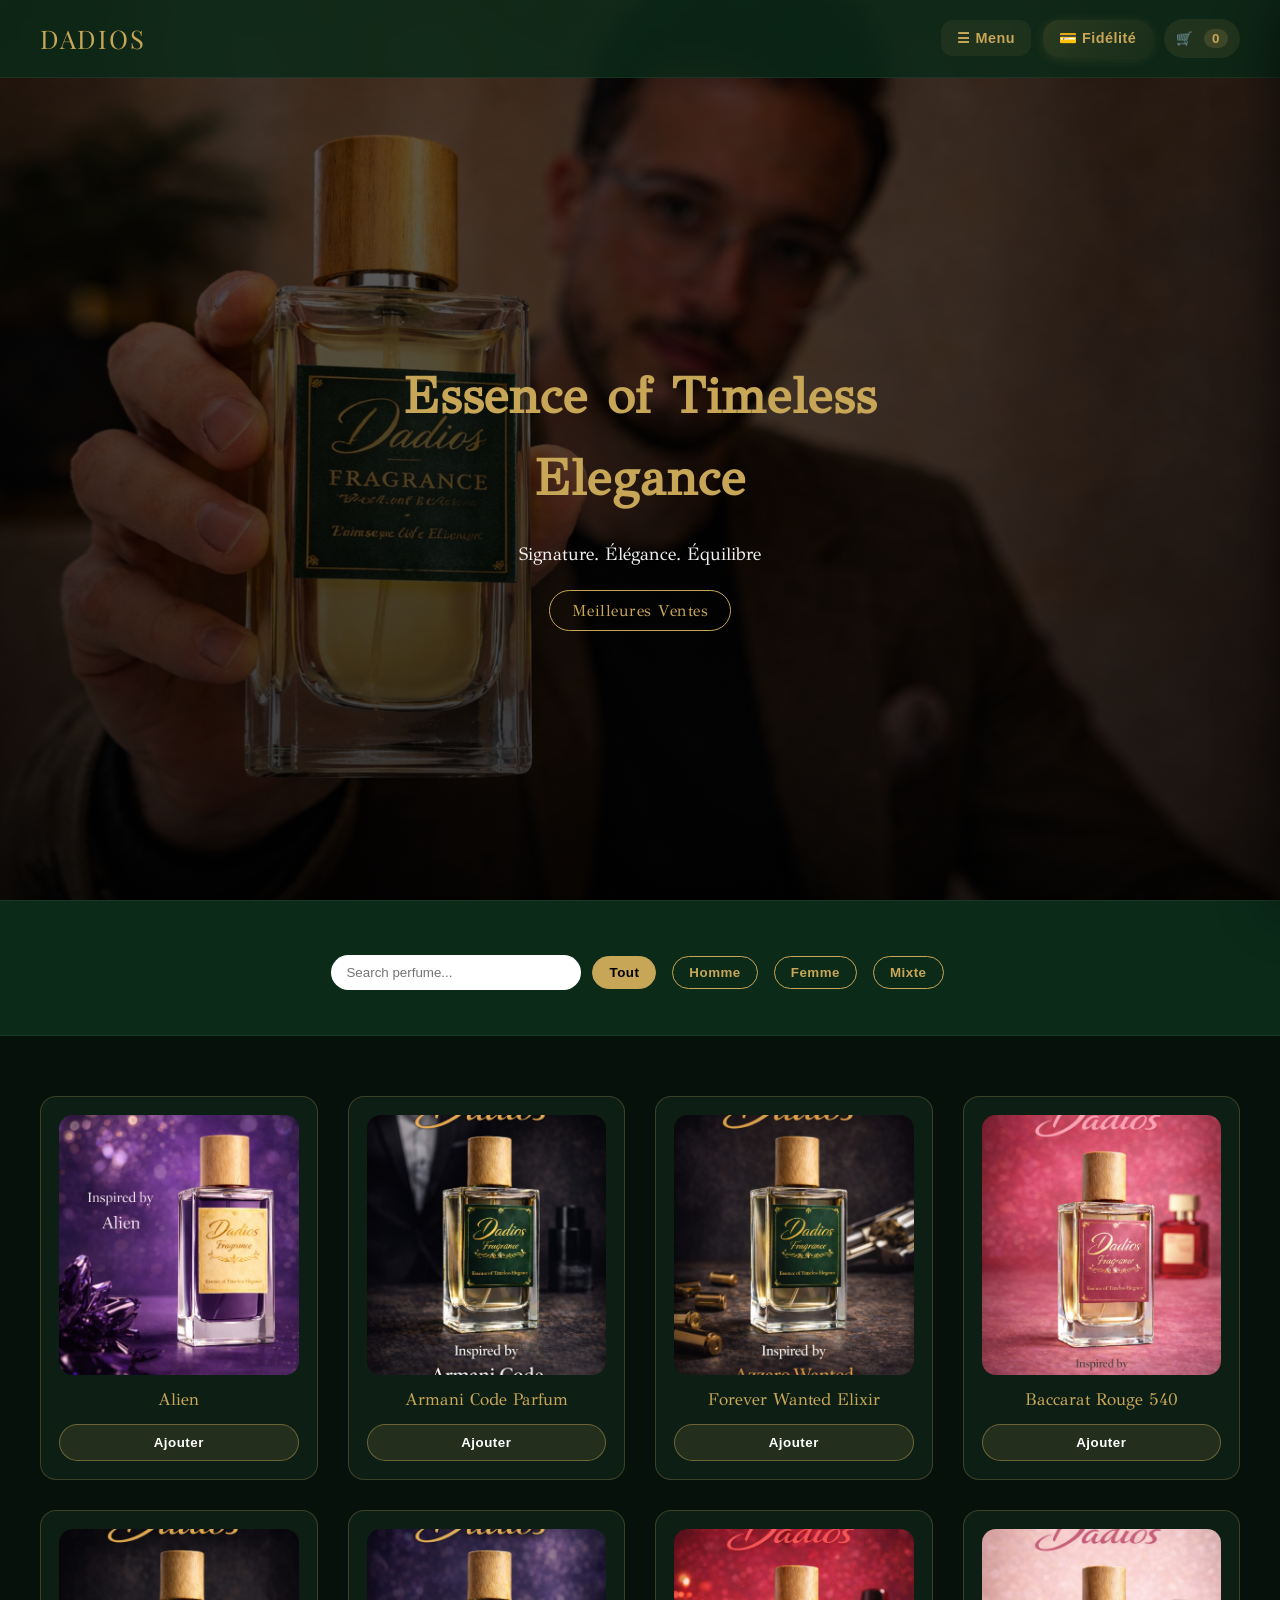
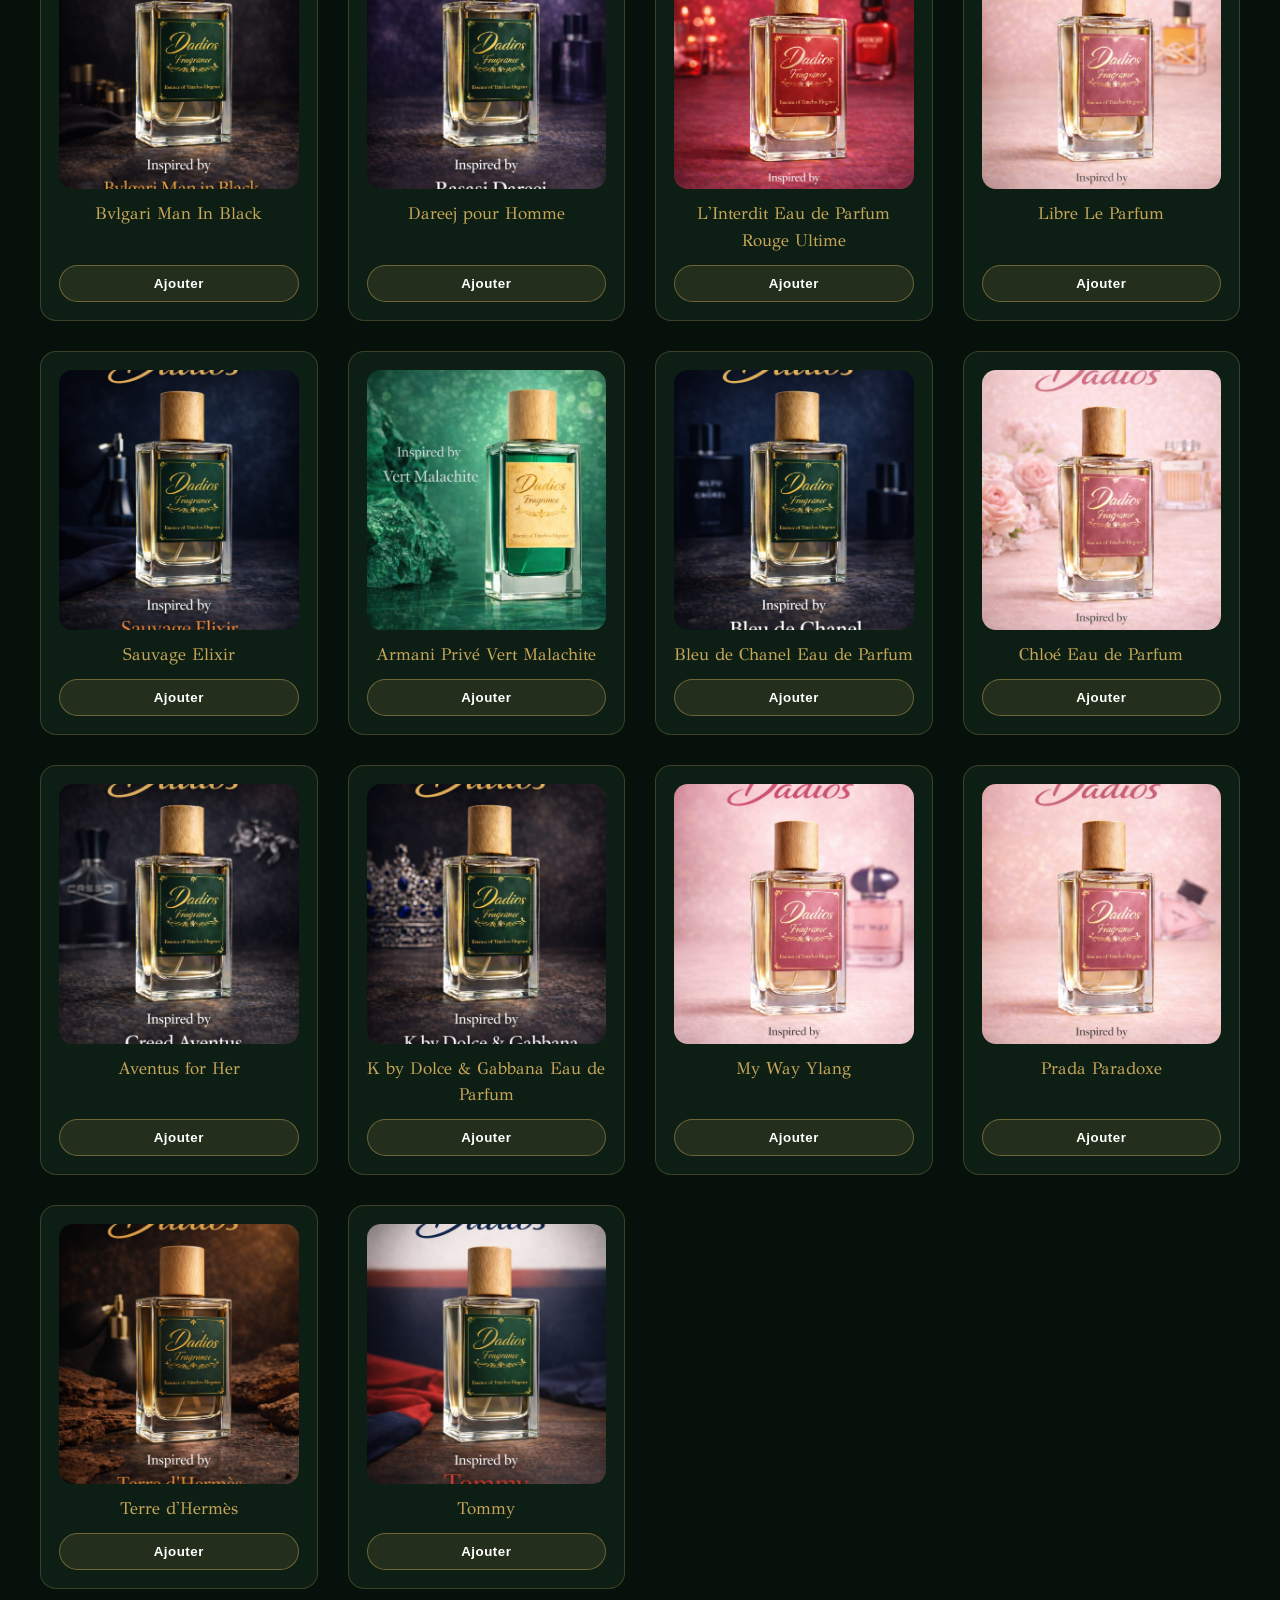
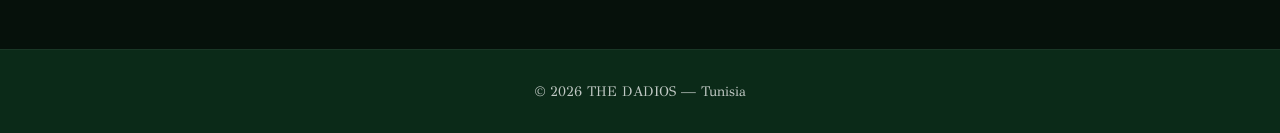
==== index.html @ 8d7e8635 "Add quiz popup structure to index.html" ====
<!DOCTYPE html>
<html lang="fr">
<head>
  <meta charset="UTF-8" />
  <meta name="viewport" content="width=device-width, initial-scale=1.0" />

  <meta property="og:title" content="The Dadios">
<meta name="description" content="the dadios fragrance offers luxury perfumes for men and women in Tunisia. Discover timeless elegance.">
  <meta property="og:image" content="https://thedadios.com/images/dadios-fragrance.jpg">
  <meta property="og:url" content="https://thedadios.com/">
  <meta property="og:type" content="website">
  <meta property="fb:app_id" content="1034414029751606" />
  <meta property="og:image:type" content="image/jpeg">
  <meta property="og:image:width" content="1200">
  <meta property="og:image:height" content="630">

<title>The Dadios Fragrance | Parfum Homme & Femme Tunisie</title>
  <!-- favicon -->
  <link rel="icon" href="/favicon.png" type="image/png" />

  <!-- font -->
  <link rel="preconnect" href="https://fonts.googleapis.com">
  <link rel="preconnect" href="https://fonts.gstatic.com" crossorigin>
  <link href="https://fonts.googleapis.com/css2?family=GFS+Didot&display=swap" rel="stylesheet">
  <link href="https://fonts.googleapis.com/css2?family=Playfair+Display:wght@600;700;800&display=swap" rel="stylesheet">

  <link rel="stylesheet" href="styles.css" />
</head>

<body>
  <!-- NAV -->
  <header class="navbar">
    <div class="logo">DADIOS</div>

    <!-- MENU + CART + LOYALTY -->
    <div class="nav-actions">
      <div class="menuWrap">
        <button id="menuBtn" class="menuBtn" type="button" aria-haspopup="true" aria-expanded="false">
          ☰ Menu
        </button>

        <div id="menuDrop" class="menuDrop hidden" role="menu" aria-label="Menu filtres">
          <div class="menuHead">
            <strong>Menu</strong>
<button id="menuCloseBtn" class="menuX" aria-label="Fermer">✕</button>
          </div>

          <!-- Top action buttons -->
          <div class="menuTopActions">
            <button id="menuOwner" type="button" class="menuActionBtn">🔐 Espace propriétaire</button>
            <button id="menuFilters" type="button" class="menuActionBtn">🎛️ Filtres avancés</button>
          </div>

          <div class="filterTabs">
            <button class="filterTab active" data-filter="brand">Marque</button>
            <button class="filterTab" data-filter="season">Saison</button>
            <button class="filterTab" data-filter="time">Temps</button>
            <button class="filterTab" data-filter="note">Notes</button>
          </div>

          <div class="filterPanels">
            <div class="filterPanel active" data-panel="brand">
              <div class="menuSection">
                <div class="menuSectionTitle">Marque</div>
                <div id="brandFilters" class="menuOptions"></div>
              </div>
            </div>
            <div class="filterPanel" data-panel="season">
              <div class="menuSection">
                <div class="menuSectionTitle">Saison</div>
                <div id="seasonFilters" class="menuOptions"></div>
              </div>
            </div>
            <div class="filterPanel" data-panel="time">
              <div class="menuSection">
                <div class="menuSectionTitle">Temps</div>
                <div id="timeFilters" class="menuOptions"></div>
              </div>
            </div>
            <div class="filterPanel" data-panel="note">
              <div class="menuSection">
                <div class="menuSectionTitle">Notes</div>
                <input type="text" id="noteSearch" class="noteSearch" placeholder="Rechercher une note...">
                <div id="noteFilters" class="menuOptions"></div>
              </div>
            </div>
          </div>

          <div class="menuActions">
            <button id="applyFiltersBtn" class="menuApply" type="button">Appliquer</button>
            <button id="clearFilters" class="menuClear" type="button">Réinitialiser</button>
          </div>
        </div>
      </div>

      <!-- Loyalty Card Icon Button -->
<button id="loyaltyBtn" class="loyaltyBtn" type="button" aria-label="Carte Fidélité">
        💳 Fidélité
      </button>

      <button id="cartBtn" class="cartBtn" type="button" aria-label="Panier">
        🛒 <span id="cartCount">0</span>
      </button>
    </div>
  </header>

  <!-- HERO -->
  <section class="hero">
    <div class="hero-overlay">
      <h1>Essence of Timeless Elegance</h1>
      <p>Signature. Élégance. Équilibre</p>
      <a class="btn-nav" href="#" id="bestBtn">Meilleures Ventes</a>
    </div>
  </section>

  <!-- FILTERS -->
  <section class="filters">
    <input type="text" id="searchInput" placeholder="Search perfume..." />
    <button data-cat="all" class="fbtn active">Tout</button>
    <button data-cat="homme" class="fbtn">Homme</button>
    <button data-cat="femme" class="fbtn">Femme</button>
    <button data-cat="mixte" class="fbtn">Mixte</button>
  </section>

  <!-- PRODUCTS -->
  <section class="products" id="productContainer"></section>

  <!-- MODAL (Perfume Details) -->
  <div id="perfumeModal" class="pmodal" aria-hidden="true">
    <div class="pmodal-card">
      <button id="pmodalClose" class="pmodal-close" aria-label="Close">✕</button>

      <div class="pmodal-head">
        <div>
          <h2 id="pmTitle">—</h2>
          <p id="pmBrand" class="pm-muted">—</p>
        </div>

        <div class="pm-rate">
          <span id="pmRating">—</span>
          <small id="pmVotes">(0)</small>
        </div>
      </div>

      <div class="pmodal-grid">
        <div class="pm-left">
          <img id="pmImg" class="pm-img" src="" alt="">

          <div class="pm-notes">
            <h3>Notes</h3>
            <div id="pmNotes" class="pm-notes-row"></div>
          </div>
        </div>

        <div class="pm-right">
          <div class="pm-box">
            <h3>Accords principaux</h3>
            <div id="pmAccords" class="pm-accords"></div>
          </div>

          <div class="pm-box">
            <h3>Profil olfactif</h3>
            <div class="pm-kpis">
              <div class="pm-kpi"><b id="pmLongevity">—</b><small>Longévité</small></div>
              <div class="pm-kpi"><b id="pmSillage">—</b><small>Sillage</small></div>
            </div>
          </div>

          <div class="pm-box">
            <h3>Journée</h3>
            <div id="pmTime" class="pm-pills"></div>
          </div>

          <div class="pm-box">
            <h3>Saison recommandée</h3>
            <div id="pmSeasons" class="pm-pills"></div>
          </div>

          <div class="pm-actions">
            <a id="pmOrder" class="pm-order" href="#" target="_blank" rel="noreferrer">Commander</a>
          </div>
        </div>
      </div>
    </div>
  </div>

  <!-- CART OVERLAY + DRAWER -->
  <div id="cartOverlay" class="overlay hidden"></div>

  <aside id="cartDrawer" class="drawer hidden" aria-hidden="true">
    <div class="drawerHead">
      <h3>Panier</h3>
      <button id="cartClose" class="xbtn" type="button" aria-label="Close">✕</button>
    </div>

    <div id="cartItems" class="cartItems"></div>

    <div class="drawerFoot">
      <div class="totalRow">
        <span>Total</span>
        <strong id="cartTotal">0 DT</strong>
      </div>

      <div class="cartActions">
        <button id="cartClear" class="btn ghost" type="button">Vider</button>
        <a id="cartCheckout" class="btn primary" target="_blank" rel="noopener">Commander WhatsApp</a>
      </div>
    </div>
  </aside>

  <!-- LOYALTY CARD MODAL -->
  <div id="loyModal" class="loy-modal hidden" role="dialog" aria-modal="true" aria-labelledby="loyTitle">
    <div class="loy-overlay"></div>
    <div class="loy-card">
      <button class="loy-close" aria-label="Fermer">&times;</button>
      
      <div id="loyOptions" class="loy-section">
        <div class="loy-header">
          <span class="loy-icon">💎</span>
          <h3 id="loyTitle">Carte Fidélité DADIOS</h3>
          <p>1 parfum = 1 tampon<br>8 tampons = 1 parfum offert !</p>
        </div>
        <div class="loy-buttons">
          <button id="loyBtnCreate" class="loy-btn loy-btn-primary"><span>✨</span> Créer ma carte</button>
          <button id="loyBtnImport" class="loy-btn loy-btn-secondary"><span>📥</span> Importer une carte</button>
          <button id="loyBtnSkip" class="loy-btn loy-btn-ghost">Commander sans fidélité</button>
        </div>
      </div>
      
      <div id="loyCreate" class="loy-section hidden">
        <h3>Créer ma carte</h3>
        <div class="loy-form">
          <div class="loy-field"><label for="loyName">Nom complet</label><input type="text" id="loyName" placeholder="Votre nom"></div>
          <div class="loy-field"><label for="loyPhone">Téléphone</label><input type="tel" id="loyPhone" placeholder="+216..."></div>
          <div class="loy-actions">
            <button id="loyBtnSubmitCreate" class="loy-btn loy-btn-primary">Créer & Commander</button>
            <button id="loyBtnBackCreate" class="loy-btn loy-btn-ghost">Retour</button>
          </div>
        </div>
      </div>
      
      <div id="loyImport" class="loy-section hidden">
        <h3>Importer ma carte</h3>
        <div class="loy-form">
          <div class="loy-field"><label for="loyCodeInput">Code carte</label><input type="text" id="loyCodeInput" placeholder="XXXX" maxlength="4" style="text-transform:uppercase;"></div>
          <div class="loy-field"><label for="loyPhoneImport">Téléphone (optionnel)</label><input type="tel" id="loyPhoneImport" placeholder="+216..."></div>
          <div class="loy-actions">
            <button id="loyBtnSubmitImport" class="loy-btn loy-btn-primary">Importer & Commander</button>
            <button id="loyBtnBackImport" class="loy-btn loy-btn-ghost">Retour</button>
          </div>
        </div>
      </div>
      
      <div id="loySuccess" class="loy-section hidden">
        <div class="loy-card-display">
          <div class="loy-card-code" id="loyCardCode">----</div>
          <div class="loy-card-name" id="loyCardName">----</div>
          <div class="loy-card-stamps"><div class="loy-stamps" id="loyStampsDisplay"><span class="loy-stamp">•</span><span class="loy-stamp">•</span><span class="loy-stamp">•</span><span class="loy-stamp">•</span><span class="loy-stamp">•</span><span class="loy-stamp">•</span><span class="loy-stamp">•</span><span class="loy-stamp">•</span></div><div class="loy-stamps-text"><span id="loyStampsCount">0</span> / 8</div></div>
          <div class="loy-rewards">🎁 <span id="loyRewardsCount">0</span> parfums offerts</div>
        </div>
        <p class="loy-message" id="loyMessage"></p>
        <button id="loyBtnContinue" class="loy-btn loy-btn-primary">Continuer vers WhatsApp</button>
      </div>
      
      <div id="loyLoading" class="loy-section hidden">
        <div class="loy-spinner"></div>
        <p>Chargement...</p>
      </div>
    </div>
  </div>

  <!-- OWNER PASSWORD MODAL -->
  <div id="ownerModal" class="loy-modal hidden" role="dialog" aria-modal="true">
    <div class="loy-overlay"></div>
    <div class="loy-card">
      <button class="loy-close" id="ownerCloseBtn" aria-label="Fermer">&times;</button>
      <div class="loy-header">
        <span class="loy-icon">🔐</span>
        <h3>Espace propriétaire</h3>
        <p>Entrez votre mot de passe pour accéder</p>
      </div>
      <div class="loy-form">
        <div class="loy-field">
          <label for="ownerPassword">Mot de passe</label>
          <input type="password" id="ownerPassword" placeholder="Mot de passe">
        </div>
        <p id="ownerError" class="hidden" style="color: #ff6b6b; text-align: center; margin-bottom: 10px;"></p>
        <div class="loy-actions">
          <button id="ownerSubmitBtn" class="loy-btn loy-btn-primary">Accéder</button>
        </div>
      </div>
    </div>
  </div>

  <!-- OWNER ADMIN SECTION -->
  <div id="ownerAdmin" class="owner-admin hidden">
    <div class="owner-admin-header">
      <h2>Gestion des cartes</h2>
      <button id="ownerAdminClose" class="loy-btn loy-btn-ghost">Fermer</button>
    </div>
    <div class="owner-admin-content">
      <div id="ownerAdminTable" class="owner-table-wrap">
        <table class="owner-table">
          <thead>
            <tr>
              <th>Code</th>
              <th>Nom</th>
              <th>Téléphone</th>
              <th>Tampons</th>
              <th>Récompenses</th>
              <th>Date</th>
              <th>Actions</th>
            </tr>
          </thead>
          <tbody id="ownerCardsBody">
            <!-- Cards will be loaded here -->
          </tbody>
        </table>
        <p id="ownerNoCards" class="hidden" style="text-align: center; padding: 20px; opacity: 0.7;">Aucune carte trouvée</p>
      </div>
      <div id="ownerLoading" class="owner-loading hidden">
        <div class="loy-spinner"></div>
        <p>Chargement des cartes...</p>
      </div>
    </div>
  </div>

  <footer>© 2026  THE DADIOS  — Tunisia</footer>
  <!-- QUIZ POPUP -->
  <div id="quizPopup" class="quiz-popup hidden" aria-hidden="true">
    <div class="quiz-popup-overlay"></div>

    <div class="quiz-popup-box">
      <button id="quizPopupClose" class="quiz-popup-close" aria-label="Fermer">✕</button>

      <div id="quizWelcome" class="quiz-step">
        <div class="quiz-badge">DADIOS • Quiz parfum</div>
        <h2>Trouvez votre parfum idéal</h2>
        <p>
          Répondez à quelques questions et découvrez la fragrance qui vous correspond.
        </p>
        <div class="quiz-actions">
          <button id="quizStartBtn" class="quiz-btn quiz-btn-primary">Commencer</button>
          <button id="quizSkipBtn" class="quiz-btn quiz-btn-secondary">Plus tard</button>
        </div>
      </div>

      <div id="quizGame" class="quiz-step hidden">
        <div class="quiz-progress-top">
          <span id="quizProgressText">Question 1 / 5</span>
          <div class="quiz-progress-bar">
            <div id="quizProgressFill"></div>
          </div>
        </div>

        <h3 id="quizQuestionTitle">Question</h3>
        <p id="quizQuestionHelper">Choisissez une réponse.</p>

        <div id="quizAnswers" class="quiz-answers"></div>
      </div>

      <div id="quizResult" class="quiz-step hidden">
        <div class="quiz-badge">Votre résultat</div>
        <h2 id="quizResultName">Parfum recommandé</h2>
        <p id="quizResultDescription"></p>

        <div class="quiz-result-grid">
          <div class="quiz-result-card">
            <strong>Profil</strong>
            <p id="quizResultProfile"></p>
          </div>
          <div class="quiz-result-card">
            <strong>Moment idéal</strong>
            <p id="quizResultMoment"></p>
          </div>
        </div>

        <div class="quiz-result-notes">
          <strong>Notes dominantes</strong>
          <div id="quizResultNotes" class="quiz-tags"></div>
        </div>

        <div class="quiz-actions">
          <a id="quizWhatsappBtn" class="quiz-btn quiz-btn-primary" href="#" target="_blank" rel="noopener">
            Commander sur WhatsApp
          </a>
          <button id="quizRestartBtn" class="quiz-btn quiz-btn-secondary">Rejouer</button>
        </div>
      </div>
    </div>
  </div>
  <script src="app.js"></script>
  <script src="owner.js"></script>
</body>
</html>
---- styles.css ----
/* =========================
   THEME (DARK GREEN LUXURY)
========================= */
:root{
  --bg-dark:#06110b;
  --green-deep:#0b2a18;
  --green-light:#0d1f15;
  --gold:#C7A657;
  --text:#ffffff;
}

/* =========================
   RESET
========================= */
*{ margin:0; padding:0; box-sizing:border-box; }

body{
 font-family: 'GFS Didot', serif;
  background:var(--bg-dark);
  color:var(--text);
  line-height:1.6;
  overflow-x:hidden;
}
h1,h2,h3,.logo{
  letter-spacing:1px;
}

button, a{
  letter-spacing:.5px;
}
/* =========================
   NAVBAR
========================= */
.navbar{
  position:fixed; top:0; left:0; width:100%;
  padding:18px 40px;
  display:flex; justify-content:space-between; align-items:center;
  background:rgba(11,42,24,.85);
  backdrop-filter:blur(10px);
  z-index:1000;
  border-bottom:1px solid rgba(255,255,255,.06);
}
.logo{ 
   
  font-family:'Playfair Display', serif;
font-size:1.6rem; letter-spacing:2px; color:var(--gold); }

.btn-nav{
  padding:10px 22px;
  border:1px solid var(--gold);
  color:var(--gold);
  text-decoration:none;
  border-radius:30px;
  transition:.3s ease;
}
.btn-nav:hover{ background:var(--gold); color:#000; }

/* =========================
   HERO
========================= */
.hero{
  height:100vh;
  background:
    linear-gradient(rgba(0,0,0,.6), rgba(0,0,0,.78)),
    url("images/dadios-bg.png");
  background-size:cover;
  background-position:center;
  display:flex; align-items:center; justify-content:center;
  text-align:center;
  padding:0 20px;
}
.hero-overlay{ max-width:700px; padding-top:80px; }
.hero h1{ font-size:3.2rem; margin-bottom:20px; color:var(--gold); }
.hero p{ font-size:1.1rem; margin-bottom:30px; opacity:.95; }

/* =========================
   FILTERS
========================= */
.filters{
  padding:50px 20px 30px;
  text-align:center;
  background:var(--green-deep);
  border-top:1px solid rgba(255,255,255,.06);
  border-bottom:1px solid rgba(255,255,255,.06);
}
#searchInput{
  padding:10px 15px;
  border-radius:25px;
  border:none;
  width:250px;
  margin-bottom:15px;
  outline:none;

}
.fbtn{
  padding:8px 16px; margin:5px;
  border-radius:20px;
  border:1px solid var(--gold);
  background:transparent;
  color:var(--gold);
  cursor:pointer;
  transition:.3s ease;
 ;
  font-weight:700;
}
.fbtn.active,.fbtn:hover{ background:var(--gold); color:#000; }

/* =========================
   PRODUCTS GRID + CARDS
========================= */
.products{
  padding:60px 40px;
  display:grid;
  grid-template-columns:repeat(auto-fit,minmax(260px,1fr));
  gap:30px;
}
.card{
  position:relative;
  background:var(--green-light);
  padding:18px;
  border-radius:16px;
  text-align:center;
  border:1px solid rgba(199,166,87,.25);
  transition:.3s ease;
  display:flex; flex-direction:column; align-items:center;
}
.card:hover{ transform:translateY(-6px); box-shadow:0 18px 44px rgba(0,0,0,.45); }

.card img{
  width:100%;
  height:260px;
  object-fit:cover;
  border-radius:14px;
  margin-bottom:12px;
  cursor:pointer;
  display:block;
}
.img-overlay{
  position:absolute; inset:0;
  display:flex; align-items:center; justify-content:center;
  background:rgba(0,0,0,.35);
  color:#fff;
 ;
  font-weight:700;
  font-size:.95rem;
  border-radius:14px;
  opacity:0;
  transition:.3s ease;
  padding:10px;
  pointer-events:none;
  text-align:center;
}
.card:hover .img-overlay{ opacity:1; }

.name{ font-size:1.05rem; margin-bottom:10px; color:var(--gold); }

/* Actions row */
.card-actions{
  width:100%;
  display:flex;
  gap:10px;
  margin-top:auto;
  justify-content:center;
  align-items:center;
}

/* ✅ AJOUTER button (luxury) */
.addBtn{
  width:100%;
  padding:10px 12px;
  border-radius:999px;
  border:1px solid rgba(199,166,87,.45);
  background:rgba(199,166,87,.12);
  color:#fff;
  font-weight:800;
 ;
  cursor:pointer;
  transition:.25s ease;
}
.addBtn:hover{
  background:rgba(199,166,87,.22);
  transform:translateY(-1px);
  box-shadow:0 10px 24px rgba(0,0,0,.35);
}
.addBtn:active{ transform:translateY(0); }

/* Commander button (keep gold) */
.card a{
  flex:1;
  padding:10px 12px;
  border-radius:999px;
  background:linear-gradient(45deg,#C7A657,#e8c873);
  color:#000;
  text-decoration:none;
  font-weight:900;
 ;
  transition:.2s ease;
  text-align:center;
}
.card a:hover{ opacity:.9; }

/* =========================
   MODAL
========================= */
.pmodal{
  position:fixed; inset:0;
  background:rgba(0,0,0,.75);
  backdrop-filter:blur(8px);
  display:none;
  align-items:center; justify-content:center;
  padding:30px;
  z-index:3000;
}
.pmodal.open{ display:flex; }

.pmodal-card{
  width:100%;
  max-width:1050px;
  max-height:92vh;
  overflow-y:auto;
  -webkit-overflow-scrolling:touch;
  background:rgba(11,42,24,.95);
  border-radius:22px;
  padding:35px;
  border:1px solid rgba(199,166,87,.35);
  box-shadow:0 30px 80px rgba(0,0,0,.7);
  animation:fadeUp .35s ease;
  position:relative;
}
@keyframes fadeUp{ from{opacity:0; transform:translateY(20px);} to{opacity:1; transform:translateY(0);} }

.pmodal-close{
  position:absolute; top:20px; right:25px;
  background:transparent;
  border:1px solid rgba(255,255,255,.2);
  color:#fff;
  width:40px; height:40px;
  border-radius:50%;
  font-size:18px;
  cursor:pointer;
  transition:.3s ease;
}
.pmodal-close:hover{ background:var(--gold); color:#000; border-color:var(--gold); }

.pmodal-head{
  display:flex; justify-content:space-between; align-items:center;
  margin-bottom:35px;
  padding-bottom:20px;
  border-bottom:1px solid rgba(255,255,255,.08);
}
#pmTitle{ font-size:2rem; color:var(--gold); letter-spacing:.5px; }
.pm-muted{ font-size:.95rem; opacity:.8;; }

.pm-rate{ display:flex; gap:8px; align-items:baseline; color:var(--gold);; }
.pm-rate span{ font-size:1.4rem; font-weight:800; }

.pmodal-grid{ display:grid; grid-template-columns:420px 1fr; gap:40px; }

.pm-img{
  width:100%;
  height:420px;
  object-fit:cover;
  border-radius:18px;
  box-shadow:0 20px 60px rgba(0,0,0,.6);
  transition:.4s ease;
}
.pm-img:hover{ transform:scale(1.04); }

.pm-box{
  background:rgba(0,0,0,.25);
  border-radius:18px;
  padding:20px;
  margin-bottom:18px;
  border:1px solid rgba(255,255,255,.05);
}
.pm-box h3{ color:var(--gold); margin-bottom:15px; font-size:1rem; letter-spacing:.5px; }

.pm-notes-row,.pm-accords{ display:flex; flex-wrap:wrap; gap:8px; }

.pm-note{
  background:rgba(199,166,87,.15);
  border:1px solid rgba(199,166,87,.4);
  padding:6px 14px;
  border-radius:20px;
  display:inline-block;
  font-size:.85rem;
 ;
}

.pm-accord{
  padding:7px 14px;
  border-radius:20px;
  font-weight:800;
  font-size:.85rem;
  color:#111;
 ;
}

.pm-kpis{ display:flex; gap:20px; flex-wrap:wrap; }
.pm-kpi{
  flex:1; min-width:170px;
  background:rgba(0,0,0,.35);
  padding:15px;
  border-radius:15px;
  text-align:center;
}
.pm-kpi b{ display:block; font-size:1.1rem; color:var(--gold); margin-bottom:4px; }
.pm-kpi small{ opacity:.85;; }

.pm-pills{ display:flex; gap:10px; flex-wrap:wrap; }
.pm-pill{
  padding:8px 16px;
  border-radius:25px;
  border:1px solid rgba(199,166,87,.4);
  font-size:.85rem;
 ;
  color:var(--gold);
}
.pm-pill.on{ background:var(--gold); color:#000; }

.pm-actions{ margin-top:10px; text-align:right; }
.pm-order{
  display:inline-block;
  margin-top:8px;
  padding:12px 30px;
  border-radius:30px;
  background:linear-gradient(45deg,#C7A657,#e8c873);
  color:#000;
  font-weight:900;
  text-decoration:none;
 ;
  transition:.3s ease;
}
.pm-order:hover{ transform:translateY(-2px); box-shadow:0 10px 30px rgba(199,166,87,.5); }

/* =========================
   CART BUTTON (NAV)
========================= */
.cartBtn{
  margin-left:auto;
  padding:10px 12px;
  border-radius:999px;
  border:none;
  background:rgba(199,166,87,.10);
  color:#fff;
  cursor:pointer;
}
.cartBtn #cartCount{
  display:inline-block;
  min-width:22px;
  text-align:center;
  margin-left:6px;
  padding:2px 8px;
  border-radius:999px;
  background:rgba(199,166,87,.18);
  color:#c7a657;
  font-weight:800;
}

/* =========================
   LOYALTY BUTTON (NAV) - Distinct card-like appearance
========================= */
.loyaltyBtn{
  border:none;
  background:linear-gradient(135deg, rgba(199,166,87,.15) 0%, rgba(199,166,87,.05) 100%);
  color:var(--gold);
  padding:10px 16px;
  border-radius:16px;
  cursor:pointer;
  font-weight:700;
  font-size:0.9rem;
  transition:all .3s ease;
  display:flex;
  align-items:center;
  gap:8px;
  box-shadow:0 2px 12px rgba(199,166,87,.15);
}
.loyaltyBtn:hover{
  background:linear-gradient(135deg, rgba(199,166,87,.25) 0%, rgba(199,166,87,.12) 100%);
  box-shadow:0 4px 20px rgba(199,166,87,.35);
  transform:translateY(-1px);
}

/* =========================
   PANIER (SLIDE-IN + LUXURY)
========================= */
.hidden{ display:none; }

/* overlay */
.overlay{
  position:fixed;
  inset:0;
  z-index:9998;
  background:rgba(0,0,0,.62);
  backdrop-filter: blur(8px);
  opacity:0;
  pointer-events:none;
  transition:opacity .25s ease;
}

/* drawer */
.drawer{
  position:fixed;
  top:0;
  right:0;
  height:100vh;
  width:min(420px, 92vw);
  z-index:9999;
  display:flex;
  flex-direction:column;

  background:rgba(11,42,24,.92);
  border-left:1px solid rgba(199,166,87,.28);
  box-shadow:-20px 0 60px rgba(0,0,0,.65);
  border-top-left-radius:22px;
  border-bottom-left-radius:22px;

  transform:translateX(105%);
  transition:transform .35s cubic-bezier(.2,.9,.2,1);
}

/* ✅ when opened (JS removes .hidden) */
.overlay:not(.hidden){
  opacity:1;
  pointer-events:auto;
}
.drawer:not(.hidden){
  transform:translateX(0);
}

/* header */
.drawerHead{
  padding:18px 18px;
  border-bottom:1px solid rgba(255,255,255,.08);
  display:flex;
  justify-content:space-between;
  align-items:center;
}
.drawerHead h3{
  color:var(--gold);
  letter-spacing:1px;
  font-size:1.2rem;
}
.xbtn{
  border:1px solid rgba(199,166,87,.35);
  color:var(--gold);
  background:rgba(199,166,87,.10);
  border-radius:12px;
  padding:8px 10px;
  cursor:pointer;
  transition:.2s ease;
}
.xbtn:hover{ background:var(--gold); color:#000; }

/* items */
.cartItems{
  padding:16px 18px;
  overflow:auto;
  flex:1;
}

.cartRow{
  display:grid;
  grid-template-columns:52px 1fr auto;
  gap:12px;
  align-items:center;
  padding:12px 0;
  border-bottom:1px solid rgba(255,255,255,.08);
}
.cartRow img{
  width:52px;
  height:52px;
  object-fit:cover;
  border-radius:14px;
  border:1px solid rgba(199,166,87,.25);
}

.qty{
  margin-top:8px;
  display:flex;
  gap:8px;
  align-items:center;
}
.qbtn{
  width:30px;
  height:30px;
  border-radius:10px;
  border:1px solid rgba(199,166,87,.35);
  background:rgba(0,0,0,.25);
  color:var(--gold);
  cursor:pointer;
  transition:.2s ease;
}
.qbtn:hover{ background:var(--gold); color:#000; }

/* footer */
.drawerFoot{
  padding:16px 18px;
  border-top:1px solid rgba(255,255,255,.10);
  background:linear-gradient(180deg, rgba(0,0,0,0) 0%, rgba(0,0,0,.25) 100%);
}
.totalRow{
  display:flex;
  justify-content:space-between;
  margin-bottom:12px;
}
.totalRow strong{ color:var(--gold); font-size:1.1rem; }

.cartActions{
  display:flex;
  gap:10px;
}

#cartCheckout{
  flex:1;
  background:linear-gradient(45deg,#C7A657,#e8c873);
  color:#000 !important;
  font-weight:900;
  border:none;
  padding:12px 14px;
  border-radius:14px;
  text-decoration:none;
  text-align:center;
  transition:.2s ease;
}
#cartCheckout:hover{ opacity:.92; transform:translateY(-1px); }

#cartClear{
  flex:1;
  background:transparent;
  border:1px solid rgba(199,166,87,.35);
  color:var(--gold);
  padding:12px 14px;
  border-radius:14px;
  cursor:pointer;
}

/* =========================
   FOOTER
========================= */
footer{
  text-align:center;
  padding:30px;
  background:var(--green-deep);
  font-size:0.9rem;
  color:rgba(255,255,255,.75);
 ;
  border-top:1px solid rgba(255,255,255,.06);
}
.navbar{
  display:flex;
  align-items:center;
  justify-content:space-between;
}

.nav-actions{
  display:flex;
  align-items:center;
  gap:12px;
}

/* =========================
   MENU / DROPDOWN (LUXURY GLASS)
========================= */
.menuWrap{ position:relative; }

.menuBtn{
  border:none;
  background:rgba(199,166,87,.08);
  color:var(--gold);
  padding:10px 16px;
  border-radius:12px;
  cursor:pointer;
  font-weight:700;
  font-size:0.9rem;
  transition:all .3s ease;
  display:flex;
  align-items:center;
  gap:8px;
}
.menuBtn:hover{
  background:rgba(199,166,87,.18);
  box-shadow:0 4px 20px rgba(199,166,87,.2);
}

/* 
   Glass morphism dropdown - luxury style
   Uses .hidden class for display control, .open for animation
*/
.menuDrop{
  position:absolute;
  right:0;
  top:calc(100% + 12px);
  width:320px;
  max-height:85vh;
  overflow-y:auto;
  
  /* Glass morphism effect */
  background:linear-gradient(
    135deg,
    rgba(11,42,24,.88) 0%,
    rgba(6,17,11,.92) 100%
  );
  border:1px solid rgba(199,166,87,.25);
  border-radius:18px;
  padding:0;
  backdrop-filter:blur(20px);
  -webkit-backdrop-filter:blur(20px);
  box-shadow:
    0 25px 60px rgba(0,0,0,.65),
    0 0 1px rgba(199,166,87,.15),
    inset 0 1px 0 rgba(255,255,255,.05);
  z-index:9999;
  
  /* Animation states */
  opacity:0;
  visibility:hidden;
  transform:translateY(-12px) scale(.96);
  transition:opacity .35s cubic-bezier(.25,.8,.25,1), 
              transform .35s cubic-bezier(.25,.8,.25,1),
              visibility .35s;
}

/* Open state - smooth animation in */
.menuDrop:not(.hidden){
  opacity:1;
  visibility:visible;
  transform:translateY(0) scale(1);
}

/* Dropdown header */
.menuHead{
  display:flex;
  justify-content:space-between;
  align-items:center;
  padding:18px 20px;
  border-bottom:1px solid rgba(199,166,87,.15);
  background:rgba(0,0,0,.15);
  border-radius:18px 18px 0 0;
  position:sticky;
  top:0;
  z-index:1;
}
.menuHead strong{
  color:var(--gold);
  font-size:1rem;
  letter-spacing:.5px;
  text-transform:uppercase;
}
.menuX{
  background:rgba(255,255,255,.05);
  border:1px solid rgba(255,255,255,.1);
  color:#fff;
  border-radius:10px;
  padding:8px 12px;
  cursor:pointer;
  transition:all .25s ease;
  font-size:0.85rem;
}
.menuX:hover{
  background:var(--gold);
  color:#000;
  border-color:var(--gold);
  transform:rotate(90deg);
}

/* Top action buttons (Loyalty + Filters) */
.menuTopActions{
  display:flex;
  flex-direction:column;
  gap:8px;
  padding:12px 16px;
  border-bottom:1px solid rgba(199,166,87,.15);
  background:rgba(0,0,0,.08);
}

.menuActionBtn{
  width:100%;
  padding:12px 16px;
  border-radius:12px;
  border:1px solid rgba(199,166,87,.25);
  background:rgba(199,166,87,.08);
  color:#fff;
  font-size:0.9rem;
  font-weight:600;
  cursor:pointer;
  transition:all .25s ease;
  display:flex;
  align-items:center;
  justify-content:center;
  gap:8px;
}

.menuActionBtn:hover{
  background:rgba(199,166,87,.18);
  border-color:var(--gold);
  transform:translateY(-2px);
  box-shadow:0 4px 15px rgba(199,166,87,.2);
}

.menuActionBtn:active{
  transform:translateY(0);
}

/* Filter sections */
.menuSection{
  padding:16px 20px;
  border-bottom:1px solid rgba(255,255,255,.04);
}
.menuSection:last-of-type{
  border-bottom:none;
}

.menuSectionTitle{
  font-weight:700;
  margin-bottom:12px;
  color:var(--gold);
  font-size:0.82rem;
  text-transform:uppercase;
  letter-spacing:1.5px;
  opacity:.9;
}

/* Filter options grid */
.menuOptions{
  display:flex;
  flex-wrap:wrap;
  gap:8px;
  max-height:140px;
  overflow-y:auto;
  padding-right:4px;
}

/* Custom scrollbar for options */
.menuOptions::-webkit-scrollbar{
  width:5px;
}
.menuOptions::-webkit-scrollbar-track{
  background:rgba(255,255,255,.03);
  border-radius:5px;
}
.menuOptions::-webkit-scrollbar-thumb{
  background:rgba(199,166,87,.25);
  border-radius:5px;
}

/* Individual filter option buttons */
.menuOption{
  padding:8px 14px;
  border-radius:20px;
  border:1px solid rgba(199,166,87,.2);
  background:rgba(255,255,255,.03);
  color:rgba(255,255,255,.75);
  font-size:0.8rem;
  font-weight:600;
  cursor:pointer;
  transition:all .25s ease;
  white-space:nowrap;
}
.menuOption:hover{
  background:rgba(199,166,87,.12);
  border-color:rgba(199,166,87,.4);
  color:#fff;
  transform:translateY(-1px);
}
.menuOption.active{
  background:linear-gradient(135deg,rgba(199,166,87,.85),rgba(232,200,115,.75));
  border-color:var(--gold);
  color:#000;
  font-weight:700;
  box-shadow:0 4px 15px rgba(199,166,87,.3);
}

/* Action buttons */
.menuActions{
  display:flex;
  gap:10px;
  padding:16px 20px;
  background:rgba(0,0,0,.2);
  border-radius:0 0 18px 18px;
  position:sticky;
  bottom:0;
}

.menuApply{
  flex:1;
  background:linear-gradient(135deg,#C7A657,#e8c873);
  color:#000;
  padding:12px 16px;
  border-radius:12px;
  border:none;
  font-weight:800;
  font-size:0.9rem;
  cursor:pointer;
  transition:all .3s ease;
  text-transform:uppercase;
  letter-spacing:.5px;
}
.menuApply:hover{
  transform:translateY(-2px);
  box-shadow:0 8px 25px rgba(199,166,87,.4);
}
.menuApply:active{
  transform:translateY(0);
}

.menuClear{
  flex:1;
  background:transparent;
  border:1px solid rgba(255,255,255,.15);
  color:#fff;
  padding:12px 16px;
  border-radius:12px;
  cursor:pointer;
  font-weight:700;
  font-size:0.85rem;
  transition:all .25s ease;
}
.menuClear:hover{
  background:rgba(255,255,255,.08);
  border-color:rgba(255,255,255,.3);
}

/* Mobile responsive - much smaller sizes */
@media(max-width:480px){
  .navbar{ padding:10px 12px; }
  .logo{ font-size:1.1rem; }
  .nav-actions{ gap:6px; }
  .menuBtn{ padding:6px 8px; font-size:0.65rem; border-radius:8px; }
  .loyaltyBtn{ padding:6px 8px; font-size:0.65rem; border-radius:8px; }
  .cartBtn{ padding:6px 8px; font-size:0.65rem; }
  .menuHead{ padding:10px 12px; }
  .menuHead strong{ font-size:0.7rem; }
  .menuX{ padding:5px 8px; font-size:0.65rem; }
  .filterTabs{ padding:10px 12px; gap:4px; flex-wrap:wrap; }
  .filterTab{ padding:10px 8px; font-size:0.65rem; border-radius:8px; flex:1 1 calc(50% - 4px); min-width:70px; min-height:44px; }
  .menuSection{ padding:12px 14px; }
  .menuSectionTitle{ font-size:0.7rem; margin-bottom:8px; }
  .menuOptions{ max-height:100px; gap:6px; }
  .menuOption{ padding:8px 12px; font-size:0.7rem; border-radius:12px; min-height:36px; }
  .noteSearch{ padding:10px 12px; font-size:0.75rem; margin-bottom:10px; }
  .menuActions{ padding:12px 14px; flex-direction:row; gap:8px; }
  .menuApply, .menuClear{ padding:10px 14px; font-size:0.7rem; border-radius:10px; }
  .filterPanels{ max-height:calc(70vh - 200px); }
  .filterPanel{ padding:12px; }
  .menuDrop{ position:fixed !important; top:300px; left:50% !important; right:auto !important; width:calc(100vw - 24px) !important; max-width:420px !important; max-height:85vh !important; margin:0 !important; box-sizing:border-box !important; transform:translate(-50%,-50%) !important; transform-origin:center center !important; z-index:9999 !important; border-radius:14px; }
  .menuDrop.hidden{ opacity:0; visibility:hidden; pointer-events:none; }
  .menuDrop:not(.hidden){ opacity:1; visibility:visible; pointer-events:auto; transform:translate(-50%,-50%) !important; }
}

/* =========================
   FILTER TABS
========================= */
.filterTabs{
  display:flex;
  gap:4px;
  padding:12px 16px;
  border-bottom:1px solid rgba(199,166,87,.15);
  background:rgba(0,0,0,.1);
}

.filterTab{
  flex:1;
  padding:10px 8px;
  border:none;
  background:rgba(255,255,255,.03);
  color:rgba(255,255,255,.6);
  font-size:0.75rem;
  font-weight:600;
  border-radius:8px;
  cursor:pointer;
  transition:all .25s ease;
  text-transform:uppercase;
  letter-spacing:0.5px;
}

.filterTab:hover{
  background:rgba(199,166,87,.1);
  color:#fff;
}

.filterTab.active{
  background:linear-gradient(135deg,rgba(199,166,87,.85),rgba(232,200,115,.75));
  color:#000;
  font-weight:700;
  box-shadow:0 2px 10px rgba(199,166,87,.25);
}

/* Filter Panels */
.filterPanels{
  max-height:calc(85vh - 180px);
  overflow-y:auto;
}

.filterPanel{
  display:none;
  animation:fadeIn .25s ease;
}

.filterPanel.active{
  display:block;
}

@keyframes fadeIn{
  from{opacity:0; transform:translateY(5px);}
  to{opacity:1; transform:translateY(0);}
}

/* Note Search Input */
.noteSearch{
  width:100%;
  padding:10px 14px;
  border-radius:10px;
  border:1px solid rgba(199,166,87,.25);
  background:rgba(0,0,0,.25);
  color:#fff;
  font-size:0.85rem;
  margin-bottom:12px;
  outline:none;
  transition:all .25s ease;
}

.noteSearch:focus{
  border-color:var(--gold);
  background:rgba(0,0,0,.35);
  box-shadow:0 0 0 2px rgba(199,166,87,.15);
}

.noteSearch::placeholder{
  color:rgba(255,255,255,.4);
}

/* =========================
   RESPONSIVE
========================= */
@media(max-width:900px){
  .navbar{ padding:15px 20px; }
  .products{ padding:40px 20px; }
  .hero h1{ font-size:2.3rem; }
  .pmodal-grid{ grid-template-columns:1fr; }
  .pm-img{ height:300px; }
}
@media(max-width:600px){
  .navbar{ padding:12px 16px; flex-wrap:wrap; gap:10px; }
  .logo{ font-size:1.3rem; }
  .nav-actions{ display:flex; gap:8px; }
  .cartBtn{ padding:8px 12px; font-size:0.8rem; }
  .cartBtn #cartCount{ min-width:20px; padding:2px 6px; font-size:0.75rem; }
  .menuBtn{ padding:8px 12px; font-size:0.8rem; border-radius:10px; }
  .btn-nav{ padding:8px 14px; font-size:0.8rem; }
}

@media(max-width:480px){
  #searchInput{ width:92%; }
  .card img{ height:320px; }
  .navbar{ padding:10px 12px; }
  .logo{ font-size:1.1rem; }
  .nav-actions{ gap:6px; }
  .btn-nav{ display:none; }
  .menuBtn{ padding:8px 10px; font-size:0.75rem; border-radius:8px; }
  .cartBtn{ padding:8px 10px; font-size:0.75rem; }
  .menuHead strong{ font-size:0.75rem; }
  .filterTabs{ padding:10px 12px; }
  .filterTab{ padding:10px 8px; font-size:0.7rem; min-height:44px; }
  .menuSection{ padding:12px 14px; }
  .menuOptions{ max-height:100px; }
  .menuOption{ padding:8px 12px; font-size:0.7rem; min-height:36px; }
  .menuActions{ padding:12px 14px; }
  .menuApply, .menuClear{ padding:10px 14px; font-size:0.7rem; }
  .hero h1{ font-size:1.8rem; }
  .hero p{ font-size:0.95rem; }
  .products{ padding:30px 12px; gap:20px; }
  .card{ padding:12px; }
  .card img{ height:280px; }
  .card-actions{ flex-direction:column; gap:8px; }
  .addBtn, .card a{ width:100%; }
  .filters{ padding:30px 12px 20px; }
  .fbtn{ padding:6px 12px; font-size:0.75rem; margin:3px; }
  .pmodal{ padding:12px; }
  .pmodal-card{ padding:20px; border-radius:14px; }
  .pmodal-head{ flex-direction:column; gap:10px; text-align:center; }
  #pmTitle{ font-size:1.5rem; }
  .pm-img{ height:250px; }
  .pm-box{ padding:14px; }
  .pm-kpis{ flex-direction:column; }
  .pm-kpi{ min-width:100%; }
  .drawer{ width:100vw; border-radius:0; }
  .cartRow{ grid-template-columns:42px 1fr auto; gap:8px; }
  .cartRow img{ width:42px; height:42px; }
  .loy-card{ padding:20px 16px; }
  .loy-card-code{ font-size:1.5rem; letter-spacing:2px; }
  .loy-stamp{ width:20px; height:20px; }
}
@media (hover: none) and (pointer: coarse){
  .img-overlay{
    opacity:1;
    background:none;
    align-items:flex-start;
    justify-content:flex-start;
    padding:10px;
    font-size:0.8rem;
  }
}

/* LOYALTY MODAL */
.loy-modal { position: fixed; inset: 0; z-index: 10000; display: flex; align-items: center; justify-content: center; padding: 20px; }
.loy-modal.hidden { display: none; }
.loy-overlay { position: absolute; inset: 0; background: rgba(0,0,0,0.75); backdrop-filter: blur(8px); }
.loy-card { position: relative; width: 100%; max-width: 380px; background: linear-gradient(145deg,#0b2a18,#06110b); border: 1px solid rgba(199,166,87,0.35); border-radius: 20px; padding: 30px; box-shadow: 0 25px 60px rgba(0,0,0,0.7); animation: loyFadeIn 0.3s ease; }
@keyframes loyFadeIn { from { opacity: 0; transform: translateY(20px) scale(0.95); } to { opacity: 1; transform: translateY(0) scale(1); } }
.loy-close { position: absolute; top: 15px; right: 15px; width: 32px; height: 32px; border: 1px solid rgba(255,255,255,0.2); background: rgba(255,255,255,0.05); color: #fff; border-radius: 50%; font-size: 20px; cursor: pointer; transition: 0.25s; line-height: 1; }
.loy-close:hover { background: var(--gold); color: #000; border-color: var(--gold); }
.loy-section { display: block; }
.loy-section.hidden { display: none; }
.loy-header { text-align: center; margin-bottom: 25px; }
.loy-icon { font-size: 2.5rem; display: block; margin-bottom: 10px; }
.loy-header h3 { color: var(--gold); font-size: 1.3rem; margin-bottom: 8px; }
.loy-header p { color: rgba(255,255,255,0.75); font-size: 0.9rem; line-height: 1.5; }
.loy-buttons { display: flex; flex-direction: column; gap: 12px; }
.loy-btn { width: 100%; padding: 14px 20px; border-radius: 12px; font-size: 0.95rem; font-weight: 700; cursor: pointer; transition: 0.25s; display: flex; align-items: center; justify-content: center; gap: 8px; }
.loy-btn-primary { background: linear-gradient(135deg,#C7A657,#e8c873); border: none; color: #000; }
.loy-btn-primary:hover { transform: translateY(-2px); box-shadow: 0 8px 25px rgba(199,166,87,0.4); }
.loy-btn-secondary { background: rgba(199,166,87,0.15); border: 1px solid rgba(199,166,87,0.4); color: #fff; }
.loy-btn-secondary:hover { background: rgba(199,166,87,0.25); }
.loy-btn-ghost { background: transparent; border: 1px solid rgba(255,255,255,0.15); color: rgba(255,255,255,0.7); }
.loy-btn-ghost:hover { background: rgba(255,255,255,0.08); color: #fff; }
.loy-form { margin-top: 20px; }
.loy-field { margin-bottom: 16px; }
.loy-field label { display: block; color: rgba(255,255,255,0.8); font-size: 0.85rem; margin-bottom: 6px; font-weight: 600; }
.loy-field input { width: 100%; padding: 12px 14px; border-radius: 10px; border: 1px solid rgba(199,166,87,0.3); background: rgba(0,0,0,0.3); color: #fff; font-size: 1rem; outline: none; transition: 0.25s; }
.loy-field input:focus { border-color: var(--gold); box-shadow: 0 0 0 3px rgba(199,166,87,0.15); }
.loy-field input::placeholder { color: rgba(255,255,255,0.4); }
.loy-actions { display: flex; flex-direction: column; gap: 10px; margin-top: 20px; }
.loy-card-display { background: linear-gradient(135deg,rgba(199,166,87,0.2),rgba(199,166,87,0.08)); border: 1px solid rgba(199,166,87,0.35); border-radius: 16px; padding: 25px; text-align: center; margin-bottom: 20px; }
.loy-card-code { font-size: 2rem; font-weight: 800; color: var(--gold); letter-spacing: 4px; margin-bottom: 5px; }
.loy-card-name { color: rgba(255,255,255,0.8); font-size: 1rem; margin-bottom: 20px; }
.loy-card-stamps { margin-bottom: 15px; }
.loy-stamps { display: flex; justify-content: center; gap: 8px; margin-bottom: 8px; }
.loy-stamp { width: 24px; height: 24px; border-radius: 50%; background: rgba(255,255,255,0.1); border: 2px solid rgba(199,166,87,0.3); transition: 0.3s; }
.loy-stamp.filled { background: var(--gold); border-color: var(--gold); box-shadow: 0 0 10px rgba(199,166,87,0.5); }
.loy-stamps-text { color: rgba(255,255,255,0.7); font-size: 0.9rem; }
.loy-rewards { color: rgba(255,255,255,0.8); font-size: 0.95rem; }
.loy-rewards span { color: var(--gold); font-size: 1.2rem; font-weight: 700; }
.loy-message { text-align: center; color: rgba(255,255,255,0.7); font-size: 0.9rem; margin-bottom: 20px; }
.loy-spinner { width: 40px; height: 40px; border: 3px solid rgba(199,166,87,0.2); border-top-color: var(--gold); border-radius: 50%; animation: loySpin 0.8s linear infinite; margin: 30px auto; }
@keyframes loySpin { to { transform: rotate(360deg); } }
@media(max-width:420px) { .loy-card { padding: 25px 20px; } .loy-btn { padding: 12px 16px; font-size: 0.9rem; } }

/* =========================
   OWNER ADMIN SECTION
========================= */
.owner-admin {
  position: fixed;
  inset: 0;
  z-index: 11000;
  background: rgba(6, 17, 11, 0.98);
  backdrop-filter: blur(10px);
  overflow-y: auto;
  padding: 20px;
}

.owner-admin.hidden {
  display: none;
}

.owner-admin-header {
  display: flex;
  justify-content: space-between;
  align-items: center;
  padding: 20px 0;
  border-bottom: 1px solid rgba(199, 166, 87, 0.25);
  margin-bottom: 30px;
}

.owner-admin-header h2 {
  color: var(--gold);
  font-size: 1.5rem;
  letter-spacing: 1px;
}

.owner-admin-content {
  max-width: 1200px;
  margin: 0 auto;
}

.owner-table-wrap {
  overflow-x: auto;
}

.owner-table {
  width: 100%;
  border-collapse: collapse;
  background: rgba(11, 42, 24, 0.6);
  border-radius: 12px;
  overflow: hidden;
}

.owner-table th,
.owner-table td {
  padding: 14px 16px;
  text-align: left;
  border-bottom: 1px solid rgba(255, 255, 255, 0.08);
}

.owner-table th {
  background: rgba(199, 166, 87, 0.15);
  color: var(--gold);
  font-weight: 700;
  font-size: 0.85rem;
  text-transform: uppercase;
  letter-spacing: 0.5px;
}

.owner-table td {
  color: rgba(255, 255, 255, 0.85);
  font-size: 0.9rem;
}

.owner-table tbody tr:hover {
  background: rgba(199, 166, 87, 0.08);
}

.owner-table .code-cell {
  font-weight: 700;
  color: var(--gold);
  letter-spacing: 2px;
}

.owner-table .stamps-cell {
  font-weight: 700;
}

.owner-table .rewards-cell {
  color: var(--gold);
  font-weight: 700;
}

.owner-actions {
  display: flex;
  gap: 8px;
}

.owner-btn {
  padding: 6px 12px;
  border-radius: 8px;
  border: 1px solid rgba(199, 166, 87, 0.35);
  background: rgba(199, 166, 87, 0.1);
  color: #fff;
  font-size: 0.75rem;
  font-weight: 600;
  cursor: pointer;
  transition: all 0.25s ease;
}

.owner-btn:hover {
  background: rgba(199, 166, 87, 0.25);
  border-color: var(--gold);
}

.owner-btn.delete {
  border-color: rgba(255, 107, 107, 0.35);
  background: rgba(255, 107, 107, 0.1);
  color: #ff6b6b;
}

.owner-btn.delete:hover {
  background: rgba(255, 107, 107, 0.25);
  border-color: #ff6b6b;
}

.owner-loading {
  text-align: center;
  padding: 40px;
}

.owner-loading p {
  color: rgba(255, 255, 255, 0.7);
  margin-top: 15px;
}

/* Mobile responsive for loyalty button */
@media(max-width:480px){
  .loyaltyBtn{ padding:6px 8px; font-size:0.65rem; border-radius:10px; }
}
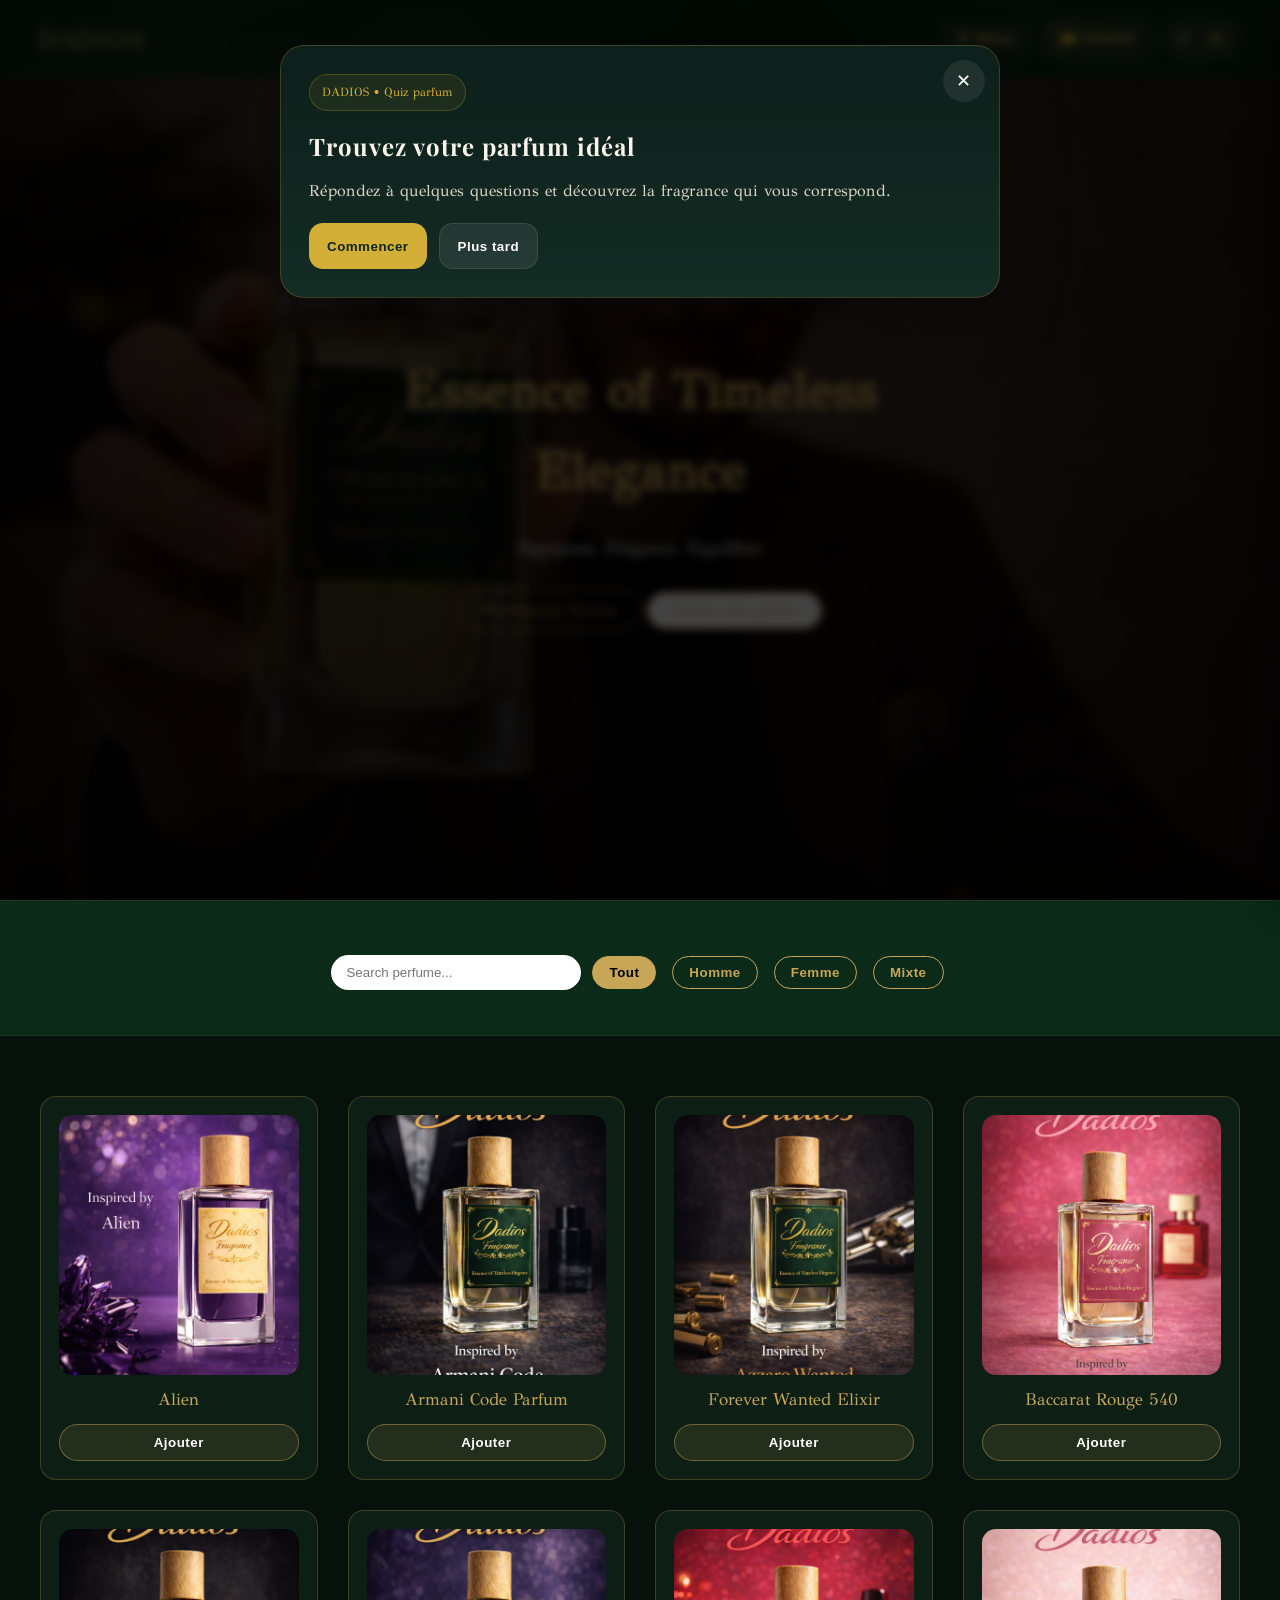
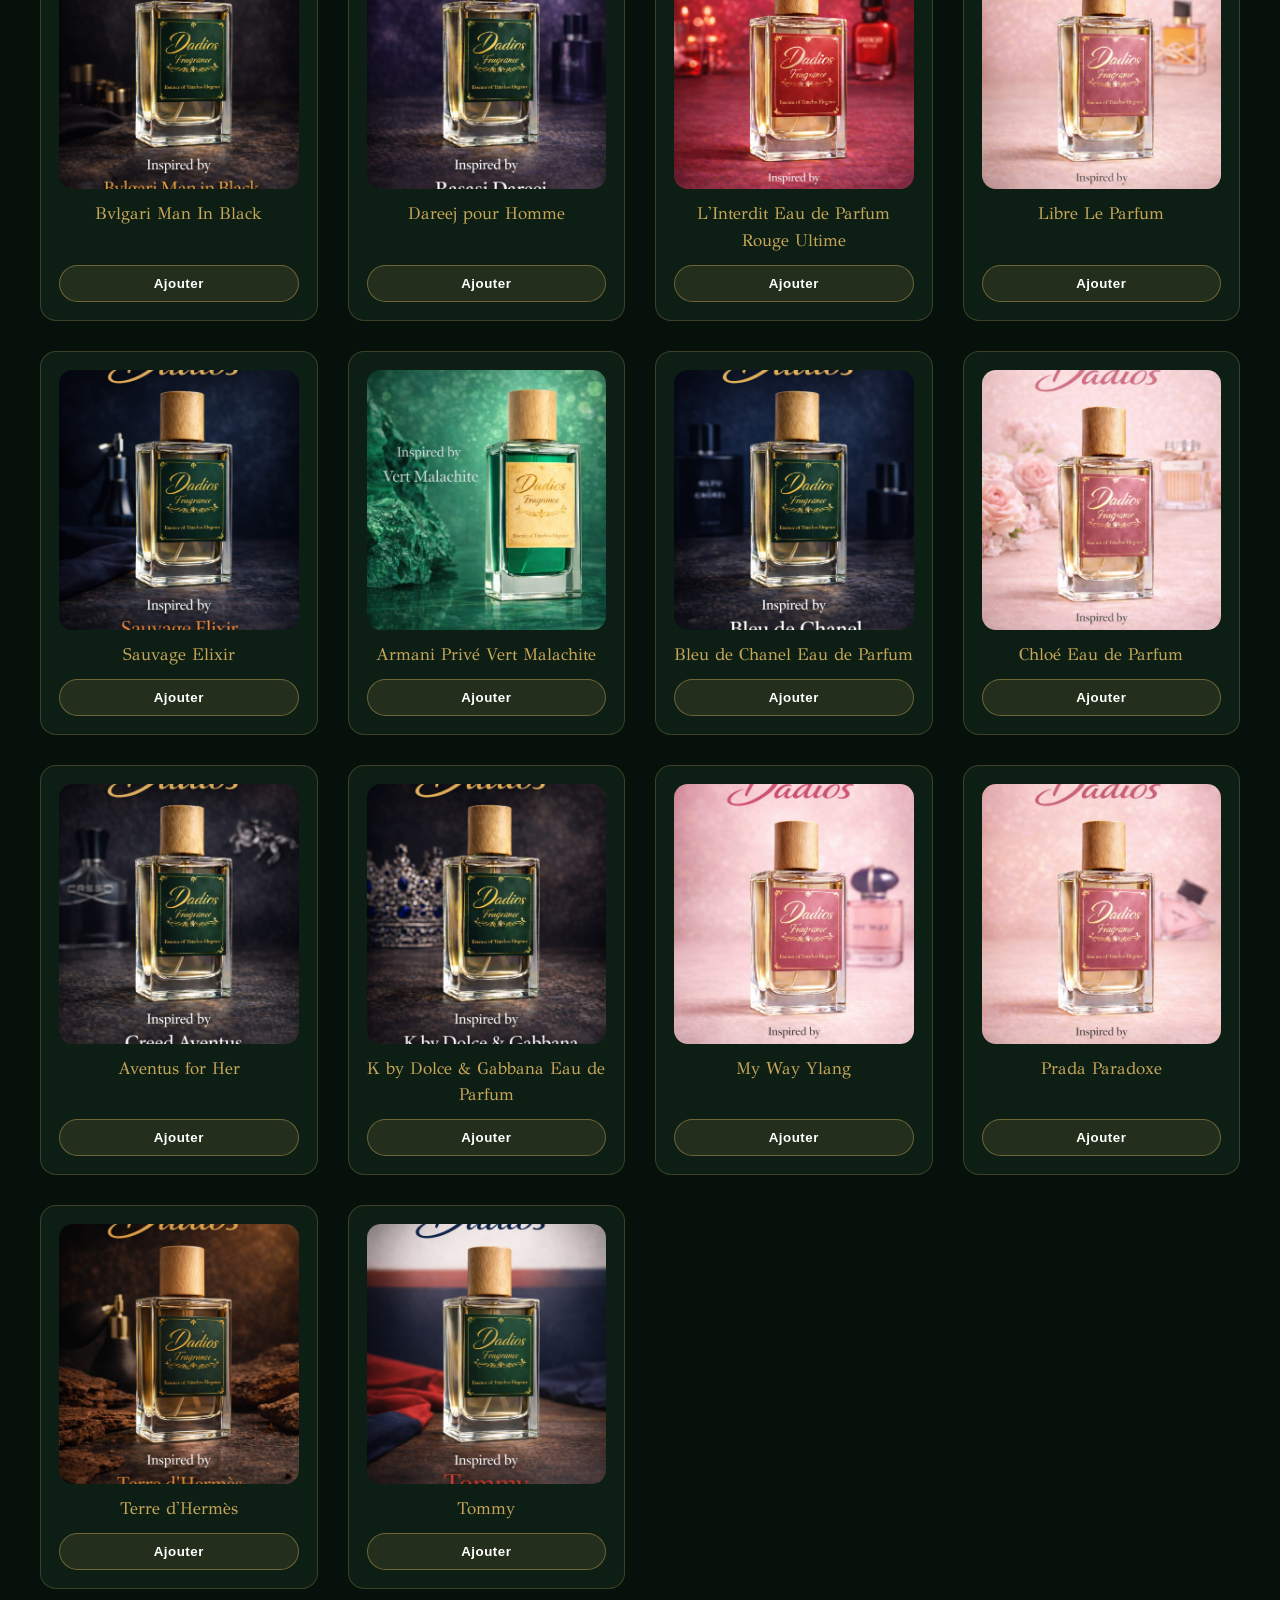
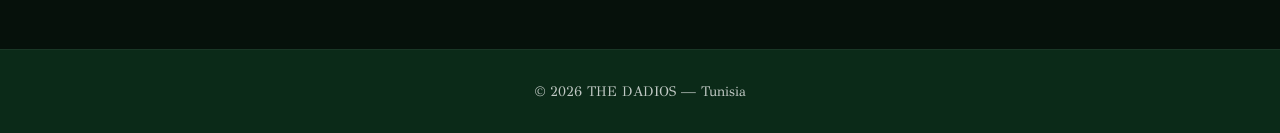
==== commit 37e70a25: "Update index.html" ====
--- a/index.html
+++ b/index.html
@@ -109,7 +109,10 @@
     <div class="hero-overlay">
       <h1>Essence of Timeless Elegance</h1>
       <p>Signature. Élégance. Équilibre</p>
-      <a class="btn-nav" href="#" id="bestBtn">Meilleures Ventes</a>
+     <div class="hero-buttons">
+  <a class="btn-nav" href="#" id="bestBtn">Meilleures Ventes</a>
+  <button class="btn-nav quiz-btn-hero" id="openQuizBtn">Trouver mon parfum</button>
+</div>
     </div>
   </section>
 
--- a/styles.css
+++ b/styles.css
@@ -1182,3 +1182,204 @@
 @media(max-width:480px){
   .loyaltyBtn{ padding:6px 8px; font-size:0.65rem; border-radius:10px; }
 }
+/* ===== QUIZ POPUP ===== */
+.quiz-popup.hidden {
+  display: none;
+}
+
+.quiz-popup {
+  position: fixed;
+  inset: 0;
+  z-index: 10000;
+}
+
+.quiz-popup-overlay {
+  position: absolute;
+  inset: 0;
+  background: rgba(0, 0, 0, 0.72);
+  backdrop-filter: blur(4px);
+}
+
+.quiz-popup-box {
+  position: relative;
+  width: min(92%, 720px);
+  margin: 5vh auto;
+  max-height: 90vh;
+  overflow-y: auto;
+  background: linear-gradient(180deg, #0d1f1a, #132c24);
+  color: #f8f4ea;
+  border: 1px solid rgba(212, 175, 55, 0.22);
+  border-radius: 24px;
+  box-shadow: 0 20px 60px rgba(0,0,0,0.35);
+  padding: 28px;
+}
+
+.quiz-popup-close {
+  position: absolute;
+  top: 14px;
+  right: 14px;
+  width: 42px;
+  height: 42px;
+  border: none;
+  border-radius: 50%;
+  background: rgba(255,255,255,0.08);
+  color: #fff;
+  cursor: pointer;
+  font-size: 18px;
+}
+
+.quiz-badge {
+  display: inline-block;
+  padding: 8px 12px;
+  border-radius: 999px;
+  border: 1px solid rgba(212, 175, 55, 0.25);
+  color: #d4af37;
+  background: rgba(212, 175, 55, 0.08);
+  font-size: 12px;
+  margin-bottom: 16px;
+}
+
+.quiz-step h2,
+.quiz-step h3 {
+  margin: 0 0 12px;
+  font-family: "Playfair Display", serif;
+}
+
+.quiz-step p {
+  color: #ddd5c8;
+  line-height: 1.6;
+}
+
+.quiz-actions {
+  display: flex;
+  flex-wrap: wrap;
+  gap: 12px;
+  margin-top: 20px;
+}
+
+.quiz-btn {
+  display: inline-flex;
+  align-items: center;
+  justify-content: center;
+  min-height: 46px;
+  padding: 12px 18px;
+  border-radius: 14px;
+  text-decoration: none;
+  font-weight: 700;
+  cursor: pointer;
+  border: none;
+}
+
+.quiz-btn-primary {
+  background: #d4af37;
+  color: #0f241d;
+}
+
+.quiz-btn-secondary {
+  background: rgba(255,255,255,0.08);
+  color: #fff;
+  border: 1px solid rgba(255,255,255,0.1);
+}
+
+.quiz-progress-top {
+  margin-bottom: 20px;
+}
+
+.quiz-progress-top span {
+  display: block;
+  margin-bottom: 8px;
+  color: #cfc6b5;
+  font-size: 14px;
+}
+
+.quiz-progress-bar {
+  width: 100%;
+  height: 10px;
+  border-radius: 999px;
+  background: rgba(255,255,255,0.08);
+  overflow: hidden;
+}
+
+#quizProgressFill {
+  width: 0%;
+  height: 100%;
+  background: linear-gradient(90deg, #d4af37, #f0d77c);
+  transition: width .25s ease;
+}
+
+.quiz-answers {
+  display: grid;
+  grid-template-columns: repeat(2, minmax(0,1fr));
+  gap: 12px;
+  margin-top: 18px;
+}
+
+.quiz-answer-btn {
+  padding: 15px;
+  border: none;
+  border-radius: 16px;
+  background: #fff;
+  color: #102720;
+  font-weight: 700;
+  cursor: pointer;
+}
+
+.quiz-answer-btn:hover {
+  background: #f2df9d;
+}
+
+.quiz-result-grid {
+  display: grid;
+  grid-template-columns: repeat(2, minmax(0,1fr));
+  gap: 12px;
+  margin: 18px 0;
+}
+
+.quiz-result-card {
+  padding: 16px;
+  border-radius: 16px;
+  background: rgba(255,255,255,0.05);
+  border: 1px solid rgba(255,255,255,0.08);
+}
+
+.quiz-result-card strong {
+  display: block;
+  margin-bottom: 8px;
+  color: #fff;
+}
+
+.quiz-result-card p {
+  margin: 0;
+}
+
+.quiz-result-notes {
+  margin-top: 14px;
+}
+
+.quiz-tags {
+  display: flex;
+  flex-wrap: wrap;
+  gap: 8px;
+  margin-top: 10px;
+}
+
+.quiz-tags span {
+  padding: 8px 10px;
+  border-radius: 999px;
+  background: rgba(255,255,255,0.07);
+  border: 1px solid rgba(255,255,255,0.1);
+  font-size: 13px;
+}
+
+@media (max-width: 640px) {
+  .quiz-popup-box {
+    width: 94%;
+    margin: 3vh auto;
+    padding: 20px;
+  }
+
+  .quiz-answers,
+  .quiz-result-grid {
+    grid-template-columns: 1fr;
+  }
+}
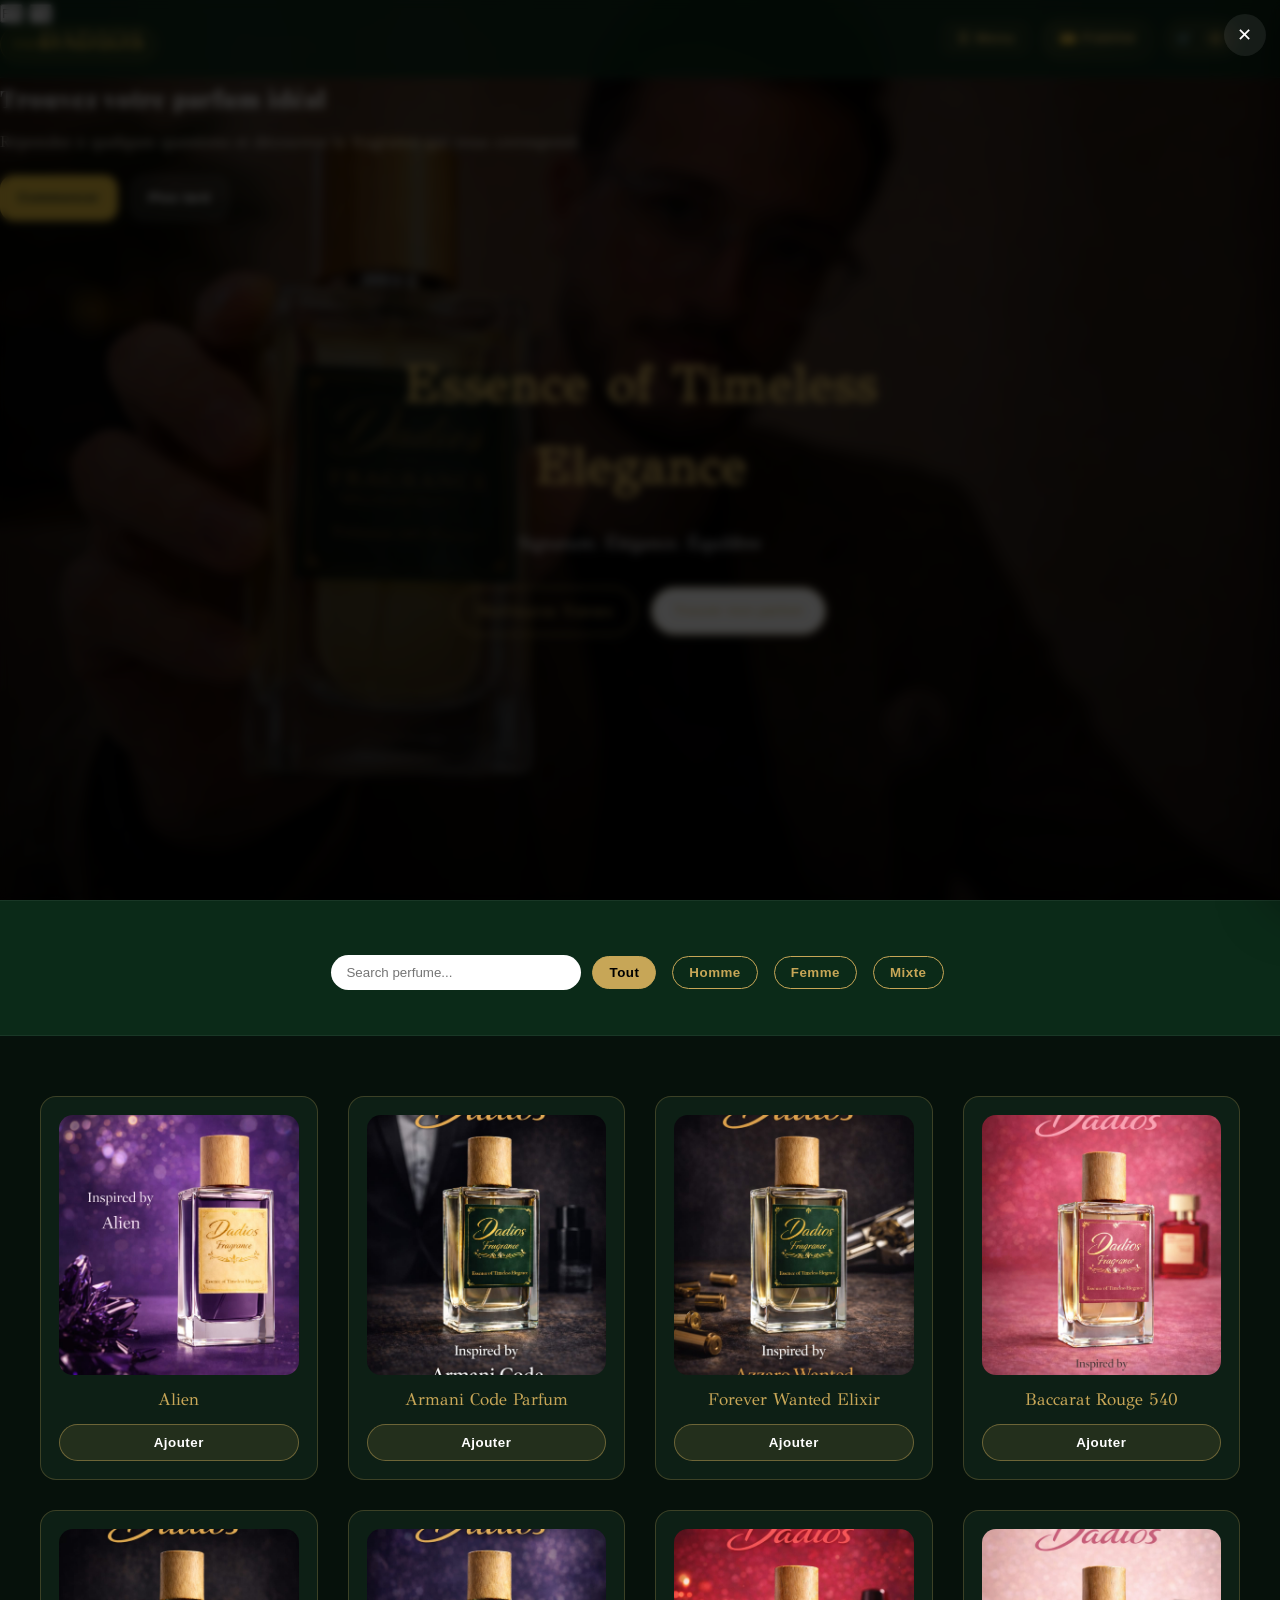
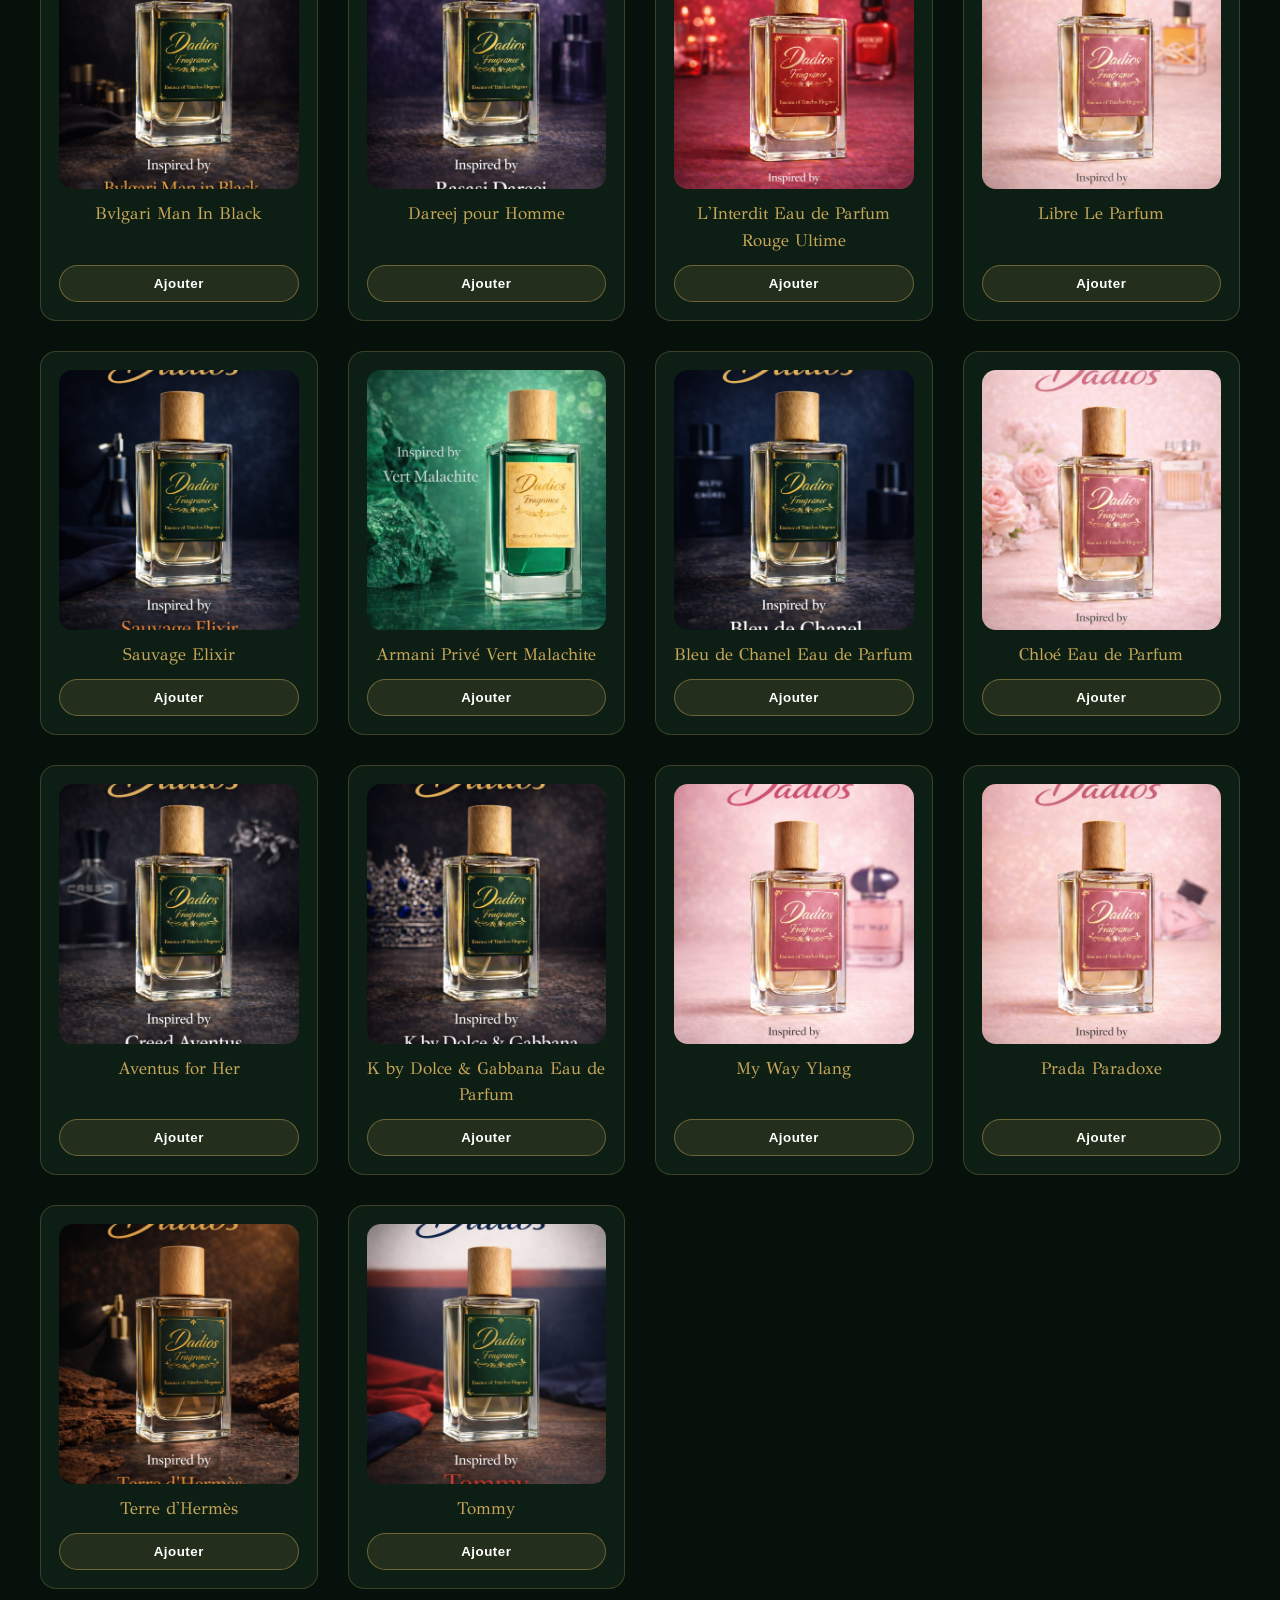
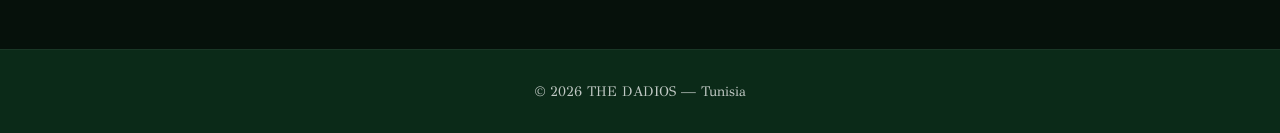
==== commit cc421d25: "Add language switch buttons to quiz popup" ====
--- a/index.html
+++ b/index.html
@@ -333,8 +333,12 @@
   <div id="quizPopup" class="quiz-popup hidden" aria-hidden="true">
     <div class="quiz-popup-overlay"></div>
 
-    <div class="quiz-popup-box">
-      <button id="quizPopupClose" class="quiz-popup-close" aria-label="Fermer">✕</button>
+     <div class="quiz-lang-switch">
+    <button type="button" class="quiz-lang-btn active" data-lang="fr" id="langFrBtn">FR</button>
+    <button type="button" class="quiz-lang-btn" data-lang="tn" id="langTnBtn">TN</button>
+  </div>
+
+  <button id="quizPopupClose" class="quiz-popup-close" aria-label="Fermer">✕</button>
 
       <div id="quizWelcome" class="quiz-step">
         <div class="quiz-badge">DADIOS • Quiz parfum</div>
--- a/styles.css
+++ b/styles.css
@@ -1383,3 +1383,13 @@
     grid-template-columns: 1fr;
   }
 }
+.hero-buttons{
+  display:flex;
+  gap:15px;
+  justify-content:center;
+  margin-top:20px;
+}
+
+.quiz-btn-hero{
+  cursor:pointer;
+}
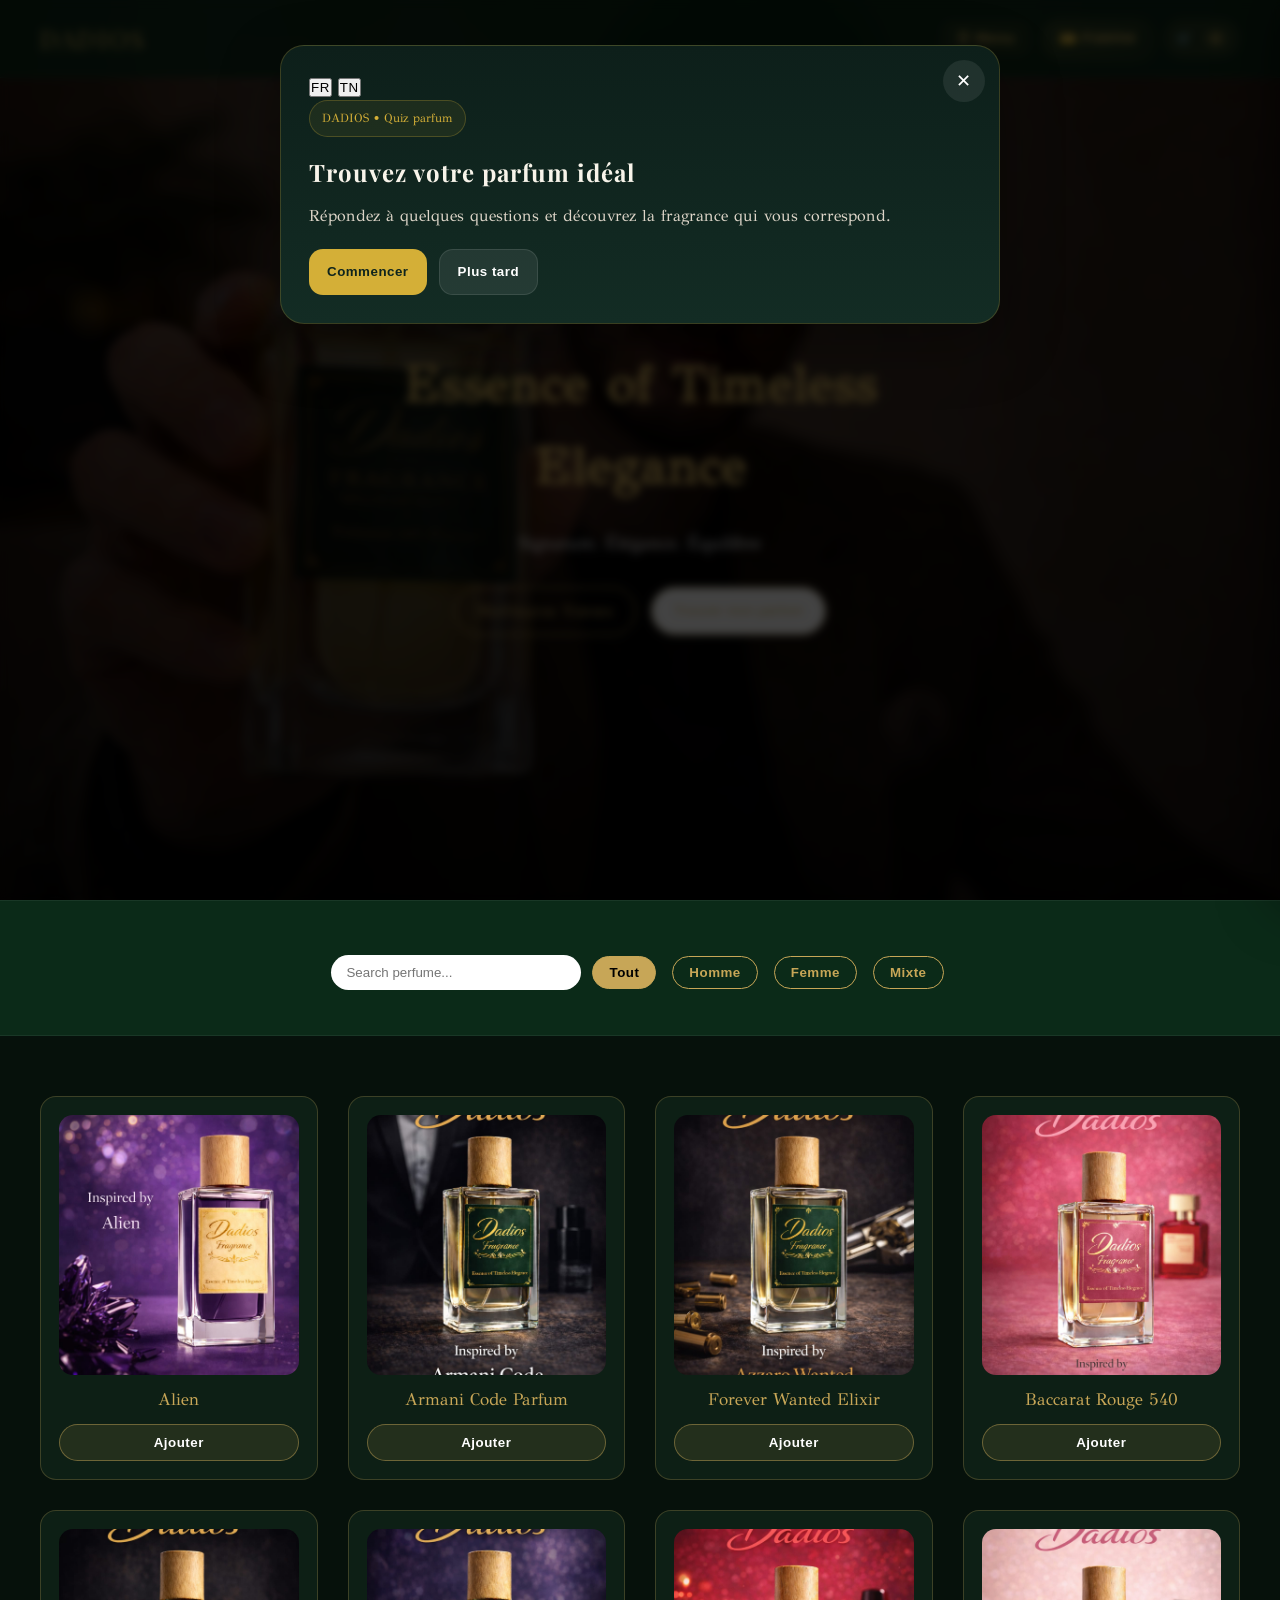
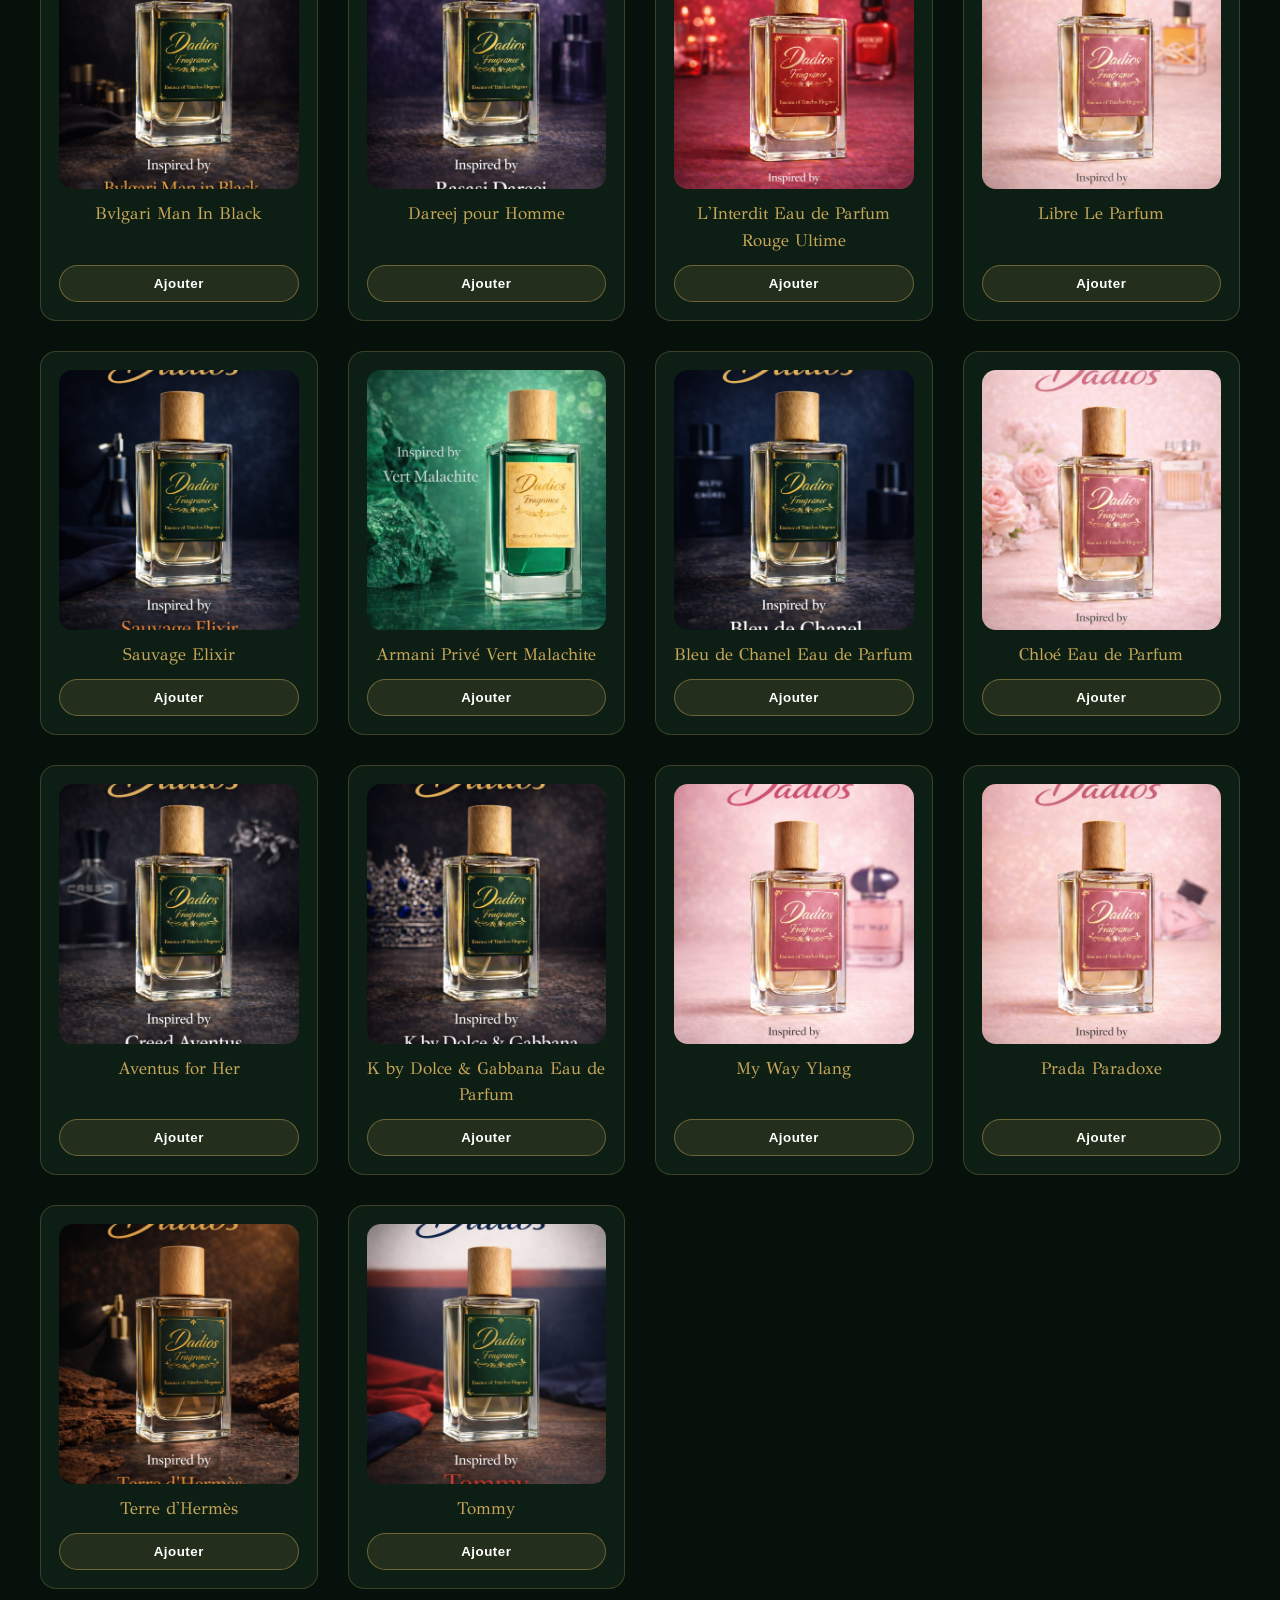
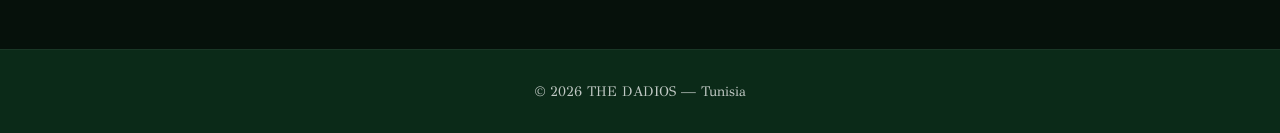
==== commit 4d27f30b: "Refactor quiz popup HTML structure" ====
--- a/index.html
+++ b/index.html
@@ -329,73 +329,76 @@
   </div>
 
   <footer>© 2026  THE DADIOS  — Tunisia</footer>
-  <!-- QUIZ POPUP -->
-  <div id="quizPopup" class="quiz-popup hidden" aria-hidden="true">
-    <div class="quiz-popup-overlay"></div>
-
-     <div class="quiz-lang-switch">
-    <button type="button" class="quiz-lang-btn active" data-lang="fr" id="langFrBtn">FR</button>
-    <button type="button" class="quiz-lang-btn" data-lang="tn" id="langTnBtn">TN</button>
+<!-- QUIZ POPUP -->
+<div id="quizPopup" class="quiz-popup hidden" aria-hidden="true">
+  <div class="quiz-popup-overlay"></div>
+
+  <div class="quiz-popup-box">
+
+    <div class="quiz-lang-switch">
+      <button type="button" class="quiz-lang-btn active" data-lang="fr" id="langFrBtn">FR</button>
+      <button type="button" class="quiz-lang-btn" data-lang="tn" id="langTnBtn">TN</button>
+    </div>
+
+    <button id="quizPopupClose" class="quiz-popup-close" aria-label="Fermer">✕</button>
+
+    <div id="quizWelcome" class="quiz-step">
+      <div class="quiz-badge">DADIOS • Quiz parfum</div>
+      <h2>Trouvez votre parfum idéal</h2>
+      <p>
+        Répondez à quelques questions et découvrez la fragrance qui vous correspond.
+      </p>
+      <div class="quiz-actions">
+        <button id="quizStartBtn" class="quiz-btn quiz-btn-primary">Commencer</button>
+        <button id="quizSkipBtn" class="quiz-btn quiz-btn-secondary">Plus tard</button>
+      </div>
+    </div>
+
+    <div id="quizGame" class="quiz-step hidden">
+      <div class="quiz-progress-top">
+        <span id="quizProgressText">Question 1 / 5</span>
+        <div class="quiz-progress-bar">
+          <div id="quizProgressFill"></div>
+        </div>
+      </div>
+
+      <h3 id="quizQuestionTitle">Question</h3>
+      <p id="quizQuestionHelper">Choisissez une réponse.</p>
+
+      <div id="quizAnswers" class="quiz-answers"></div>
+    </div>
+
+    <div id="quizResult" class="quiz-step hidden">
+      <div class="quiz-badge">Votre résultat</div>
+      <h2 id="quizResultName">Parfum recommandé</h2>
+      <p id="quizResultDescription"></p>
+
+      <div class="quiz-result-grid">
+        <div class="quiz-result-card">
+          <strong>Profil</strong>
+          <p id="quizResultProfile"></p>
+        </div>
+        <div class="quiz-result-card">
+          <strong>Moment idéal</strong>
+          <p id="quizResultMoment"></p>
+        </div>
+      </div>
+
+      <div class="quiz-result-notes">
+        <strong>Notes dominantes</strong>
+        <div id="quizResultNotes" class="quiz-tags"></div>
+      </div>
+
+      <div class="quiz-actions">
+        <a id="quizWhatsappBtn" class="quiz-btn quiz-btn-primary" href="#" target="_blank" rel="noopener">
+          Commander sur WhatsApp
+        </a>
+        <button id="quizRestartBtn" class="quiz-btn quiz-btn-secondary">Rejouer</button>
+      </div>
+    </div>
+
   </div>
-
-  <button id="quizPopupClose" class="quiz-popup-close" aria-label="Fermer">✕</button>
-
-      <div id="quizWelcome" class="quiz-step">
-        <div class="quiz-badge">DADIOS • Quiz parfum</div>
-        <h2>Trouvez votre parfum idéal</h2>
-        <p>
-          Répondez à quelques questions et découvrez la fragrance qui vous correspond.
-        </p>
-        <div class="quiz-actions">
-          <button id="quizStartBtn" class="quiz-btn quiz-btn-primary">Commencer</button>
-          <button id="quizSkipBtn" class="quiz-btn quiz-btn-secondary">Plus tard</button>
-        </div>
-      </div>
-
-      <div id="quizGame" class="quiz-step hidden">
-        <div class="quiz-progress-top">
-          <span id="quizProgressText">Question 1 / 5</span>
-          <div class="quiz-progress-bar">
-            <div id="quizProgressFill"></div>
-          </div>
-        </div>
-
-        <h3 id="quizQuestionTitle">Question</h3>
-        <p id="quizQuestionHelper">Choisissez une réponse.</p>
-
-        <div id="quizAnswers" class="quiz-answers"></div>
-      </div>
-
-      <div id="quizResult" class="quiz-step hidden">
-        <div class="quiz-badge">Votre résultat</div>
-        <h2 id="quizResultName">Parfum recommandé</h2>
-        <p id="quizResultDescription"></p>
-
-        <div class="quiz-result-grid">
-          <div class="quiz-result-card">
-            <strong>Profil</strong>
-            <p id="quizResultProfile"></p>
-          </div>
-          <div class="quiz-result-card">
-            <strong>Moment idéal</strong>
-            <p id="quizResultMoment"></p>
-          </div>
-        </div>
-
-        <div class="quiz-result-notes">
-          <strong>Notes dominantes</strong>
-          <div id="quizResultNotes" class="quiz-tags"></div>
-        </div>
-
-        <div class="quiz-actions">
-          <a id="quizWhatsappBtn" class="quiz-btn quiz-btn-primary" href="#" target="_blank" rel="noopener">
-            Commander sur WhatsApp
-          </a>
-          <button id="quizRestartBtn" class="quiz-btn quiz-btn-secondary">Rejouer</button>
-        </div>
-      </div>
-    </div>
-  </div>
+</div>
   <script src="app.js"></script>
   <script src="owner.js"></script>
 </body>
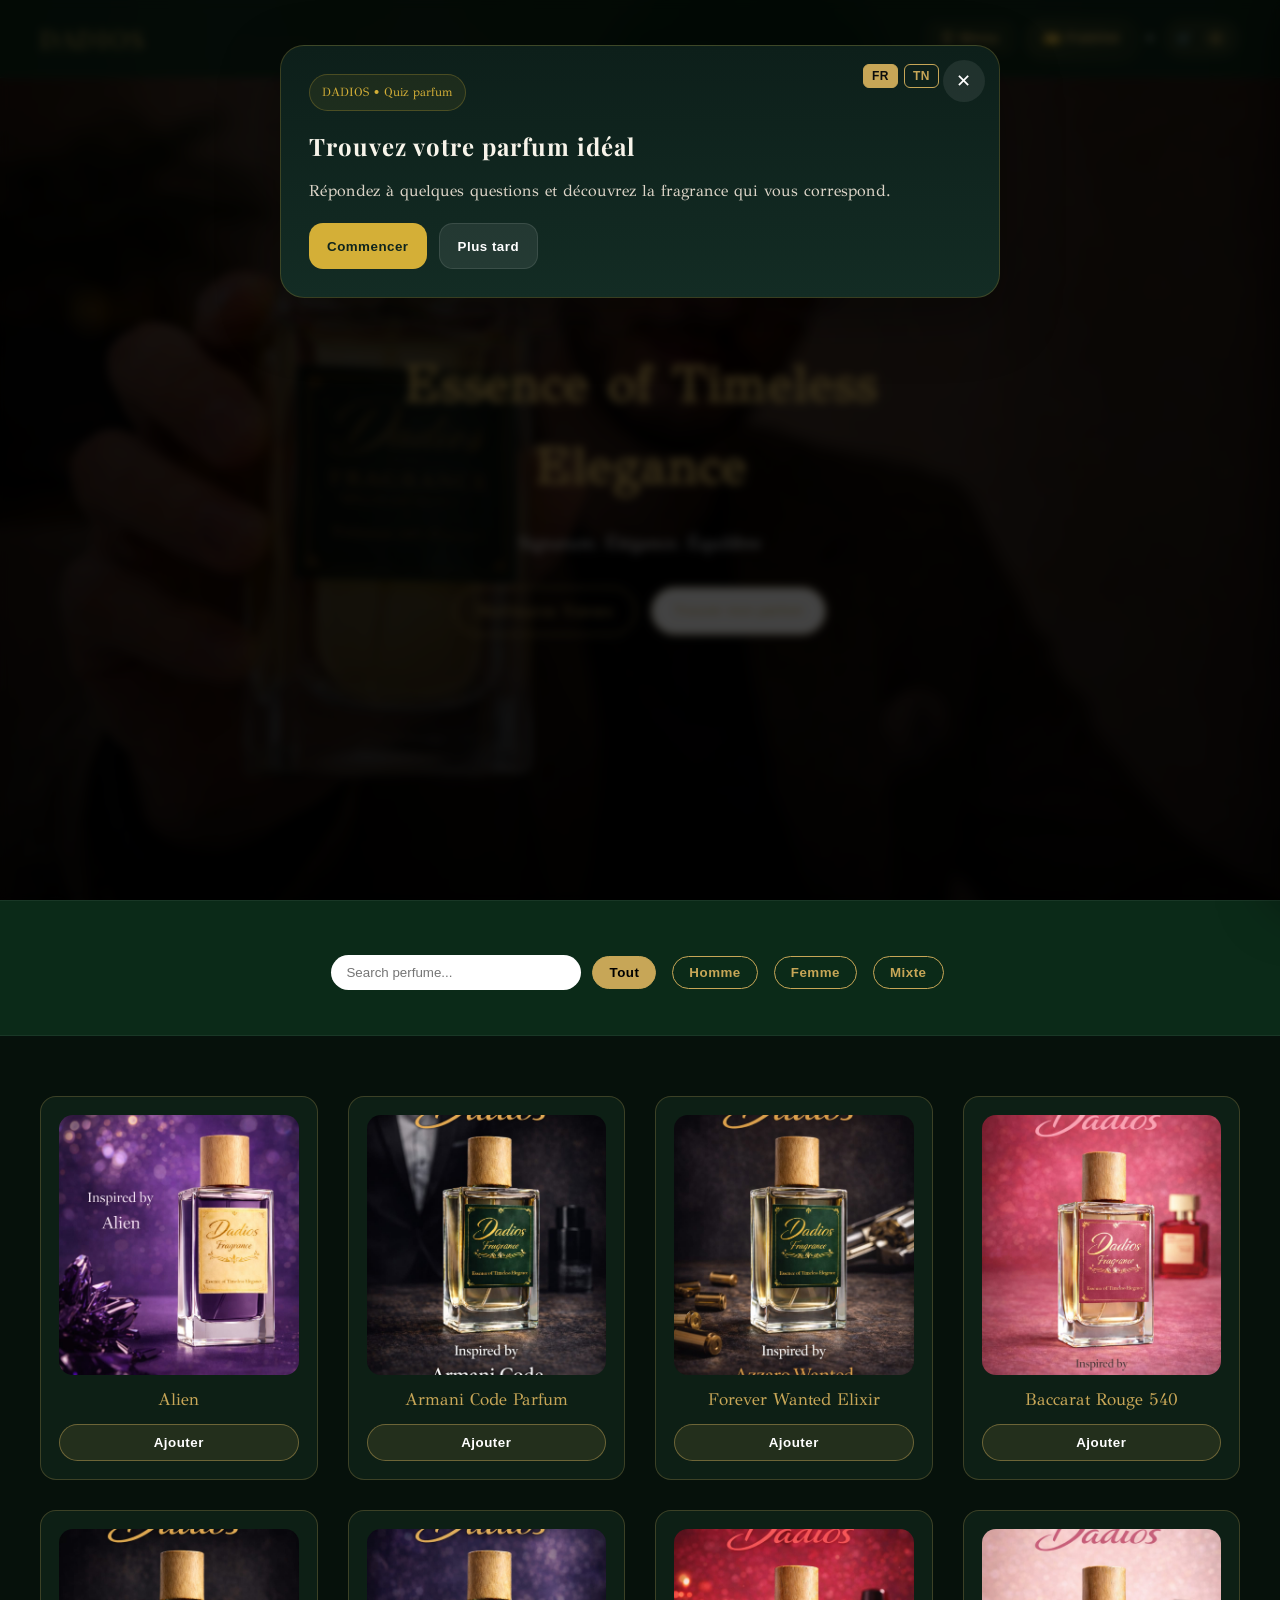
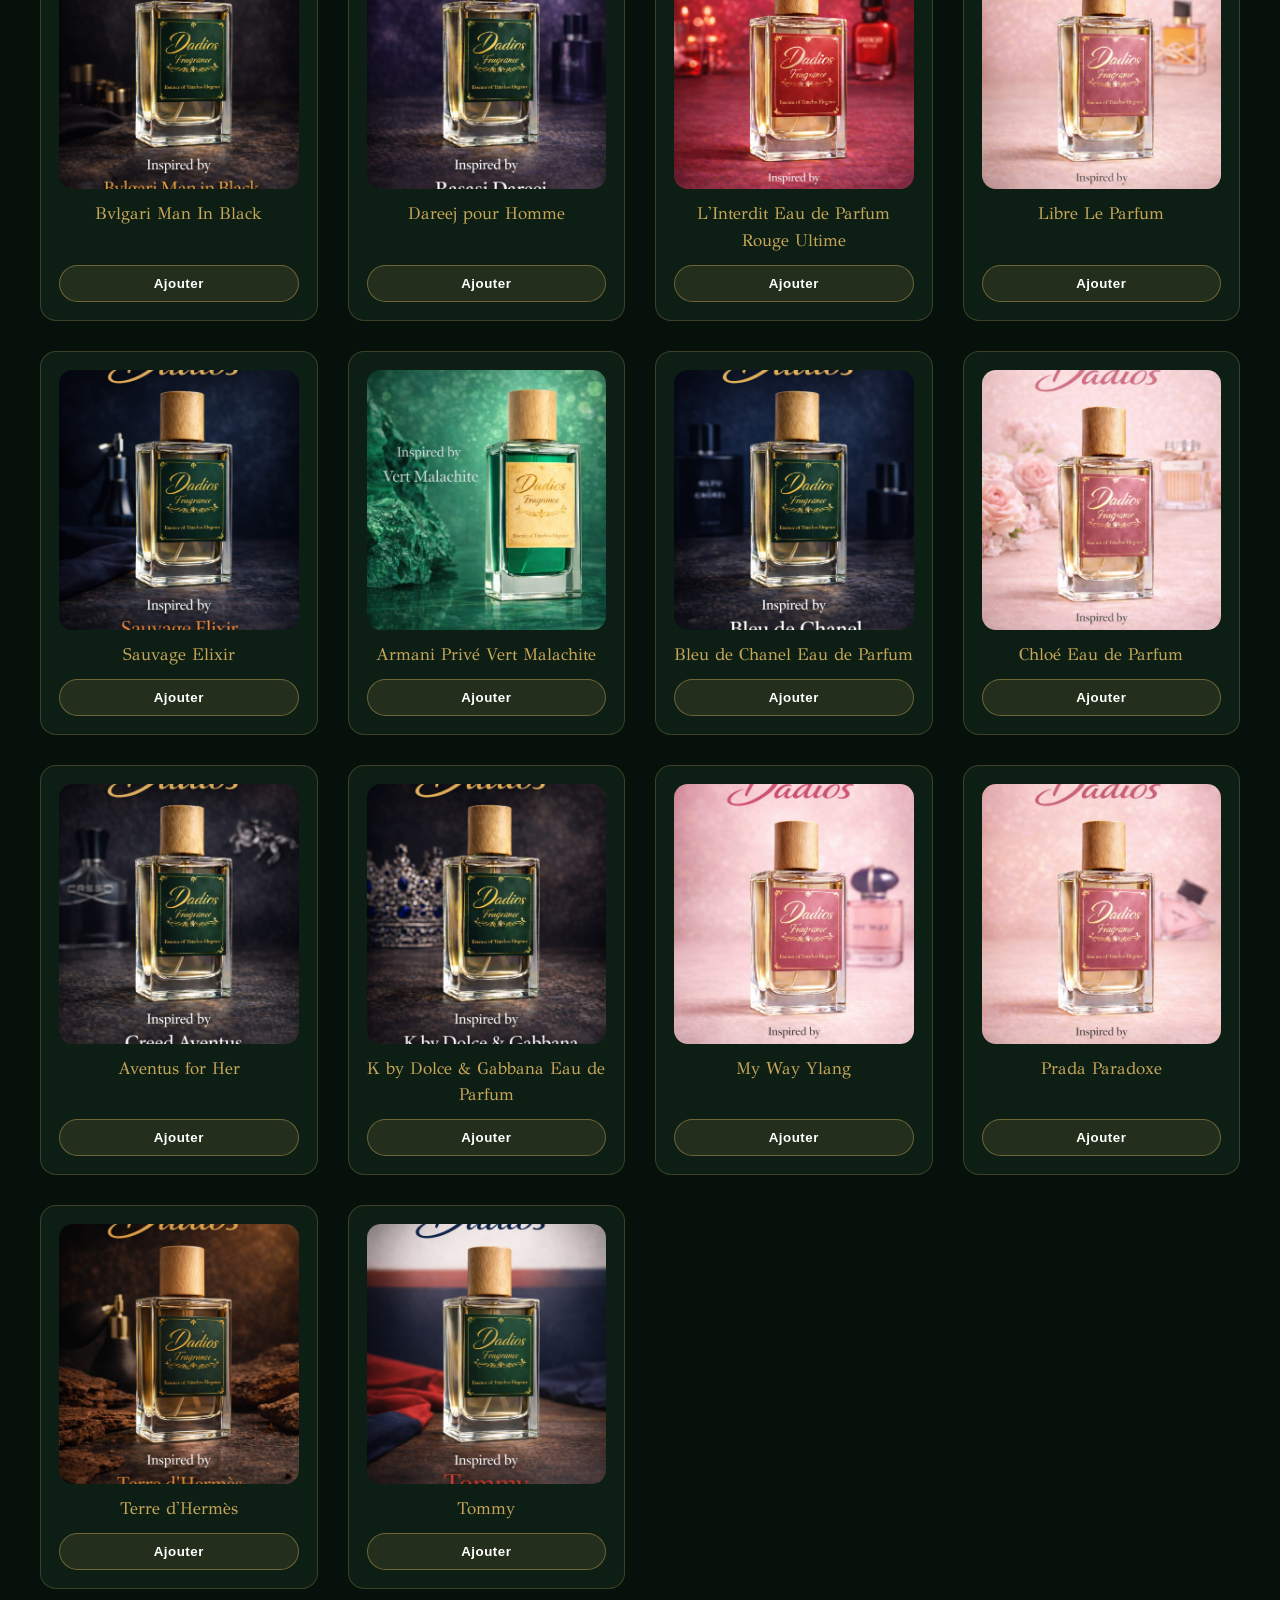
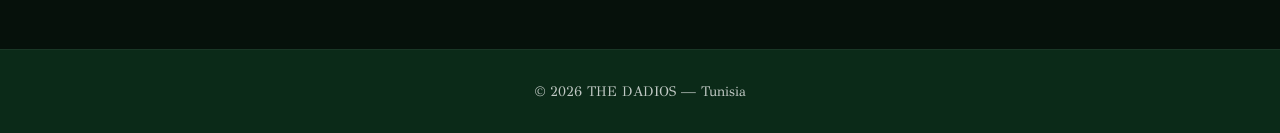
==== commit fd8136e1: "Add theme switch button and update loyalty buttons" ====
--- a/index.html
+++ b/index.html
@@ -98,6 +98,10 @@
         💳 Fidélité
       </button>
 
+      <!-- Theme Switch Button -->
+      <button id="themeSwitch" class="theme-switch" type="button" aria-label="Toggle theme">
+      </button>
+
       <button id="cartBtn" class="cartBtn" type="button" aria-label="Panier">
         🛒 <span id="cartCount">0</span>
       </button>
@@ -225,6 +229,7 @@
         </div>
         <div class="loy-buttons">
           <button id="loyBtnCreate" class="loy-btn loy-btn-primary"><span>✨</span> Créer ma carte</button>
+          <button id="loyBtnViewExisting" class="loy-btn loy-btn-secondary"><span>👁️</span> Voir ma carte</button>
           <button id="loyBtnImport" class="loy-btn loy-btn-secondary"><span>📥</span> Importer une carte</button>
           <button id="loyBtnSkip" class="loy-btn loy-btn-ghost">Commander sans fidélité</button>
         </div>
@@ -262,7 +267,10 @@
           <div class="loy-rewards">🎁 <span id="loyRewardsCount">0</span> parfums offerts</div>
         </div>
         <p class="loy-message" id="loyMessage"></p>
-        <button id="loyBtnContinue" class="loy-btn loy-btn-primary">Continuer vers WhatsApp</button>
+        <div class="loy-actions">
+          <button id="loyBtnViewCard" class="loy-btn loy-btn-secondary">👁️ Voir ma carte</button>
+          <button id="loyBtnContinue" class="loy-btn loy-btn-primary">Continuer vers WhatsApp</button>
+        </div>
       </div>
       
       <div id="loyLoading" class="loy-section hidden">
--- a/styles.css
+++ b/styles.css
@@ -952,7 +952,6 @@
 
 @media(max-width:480px){
   #searchInput{ width:92%; }
-  .card img{ height:320px; }
   .navbar{ padding:10px 12px; }
   .logo{ font-size:1.1rem; }
   .nav-actions{ gap:6px; }
@@ -969,9 +968,13 @@
   .menuApply, .menuClear{ padding:10px 14px; font-size:0.7rem; }
   .hero h1{ font-size:1.8rem; }
   .hero p{ font-size:0.95rem; }
-  .products{ padding:30px 12px; gap:20px; }
-  .card{ padding:12px; }
-  .card img{ height:280px; }
+  .products{ 
+    padding:30px 12px; 
+    gap:12px; 
+    grid-template-columns: repeat(2, 1fr); 
+  }
+  .card{ padding:10px; }
+  .card img{ height:200px; }
   .card-actions{ flex-direction:column; gap:8px; }
   .addBtn, .card a{ width:100%; }
   .filters{ padding:30px 12px 20px; }
@@ -991,6 +994,7 @@
   .loy-card-code{ font-size:1.5rem; letter-spacing:2px; }
   .loy-stamp{ width:20px; height:20px; }
 }
+
 @media (hover: none) and (pointer: coarse){
   .img-overlay{
     opacity:1;
@@ -1393,3 +1397,35 @@
 .quiz-btn-hero{
   cursor:pointer;
 }
+/* ===== QUIZ LANGUAGE SWITCH ===== */
+
+.quiz-lang-switch{
+  position:absolute;
+  top:18px;
+  right:60px;
+  display:flex;
+  gap:6px;
+  z-index:5;
+}
+
+.quiz-lang-btn{
+  border:1px solid #c7a657;
+  background:transparent;
+  color:#c7a657;
+  font-size:12px;
+  font-weight:600;
+  padding:4px 8px;
+  border-radius:6px;
+  cursor:pointer;
+  transition:all .2s ease;
+}
+
+.quiz-lang-btn:hover{
+  background:#c7a657;
+  color:#0c0c0c;
+}
+
+.quiz-lang-btn.active{
+  background:#c7a657;
+  color:#0c0c0c;
+}
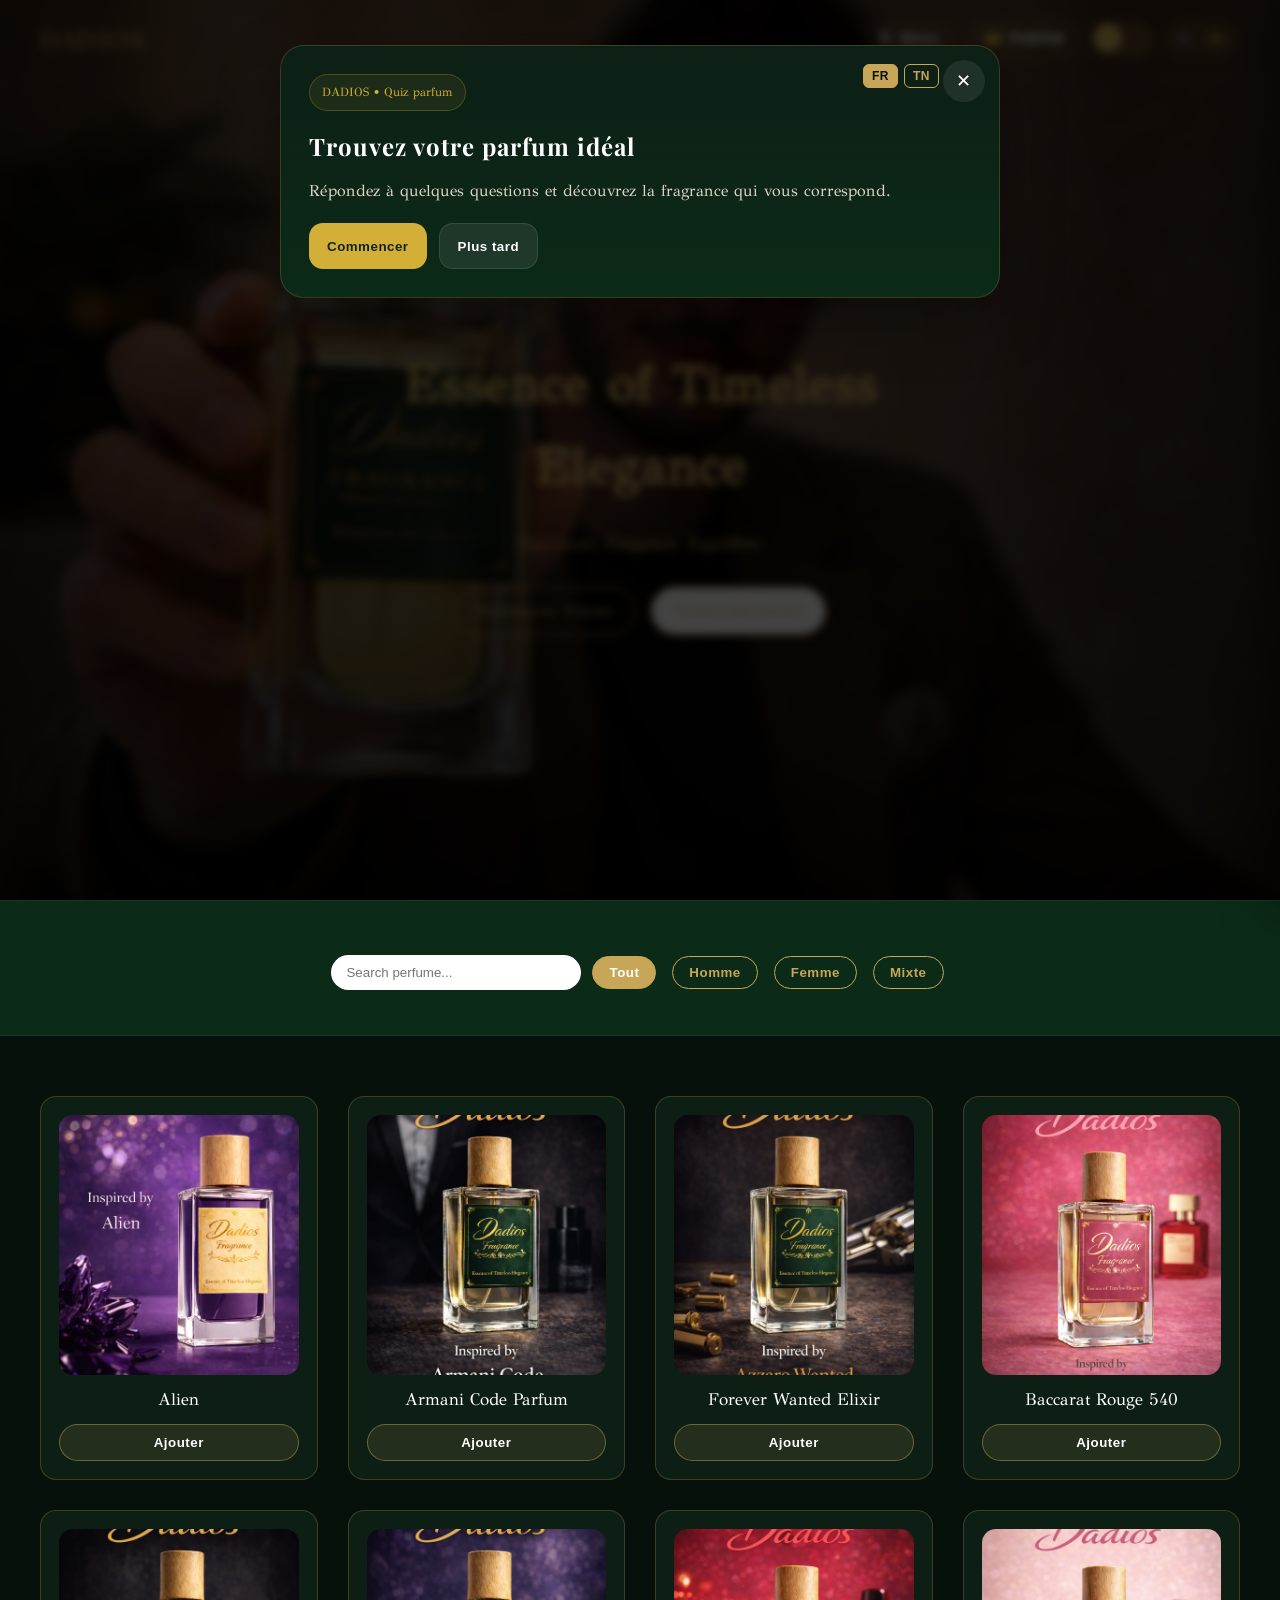
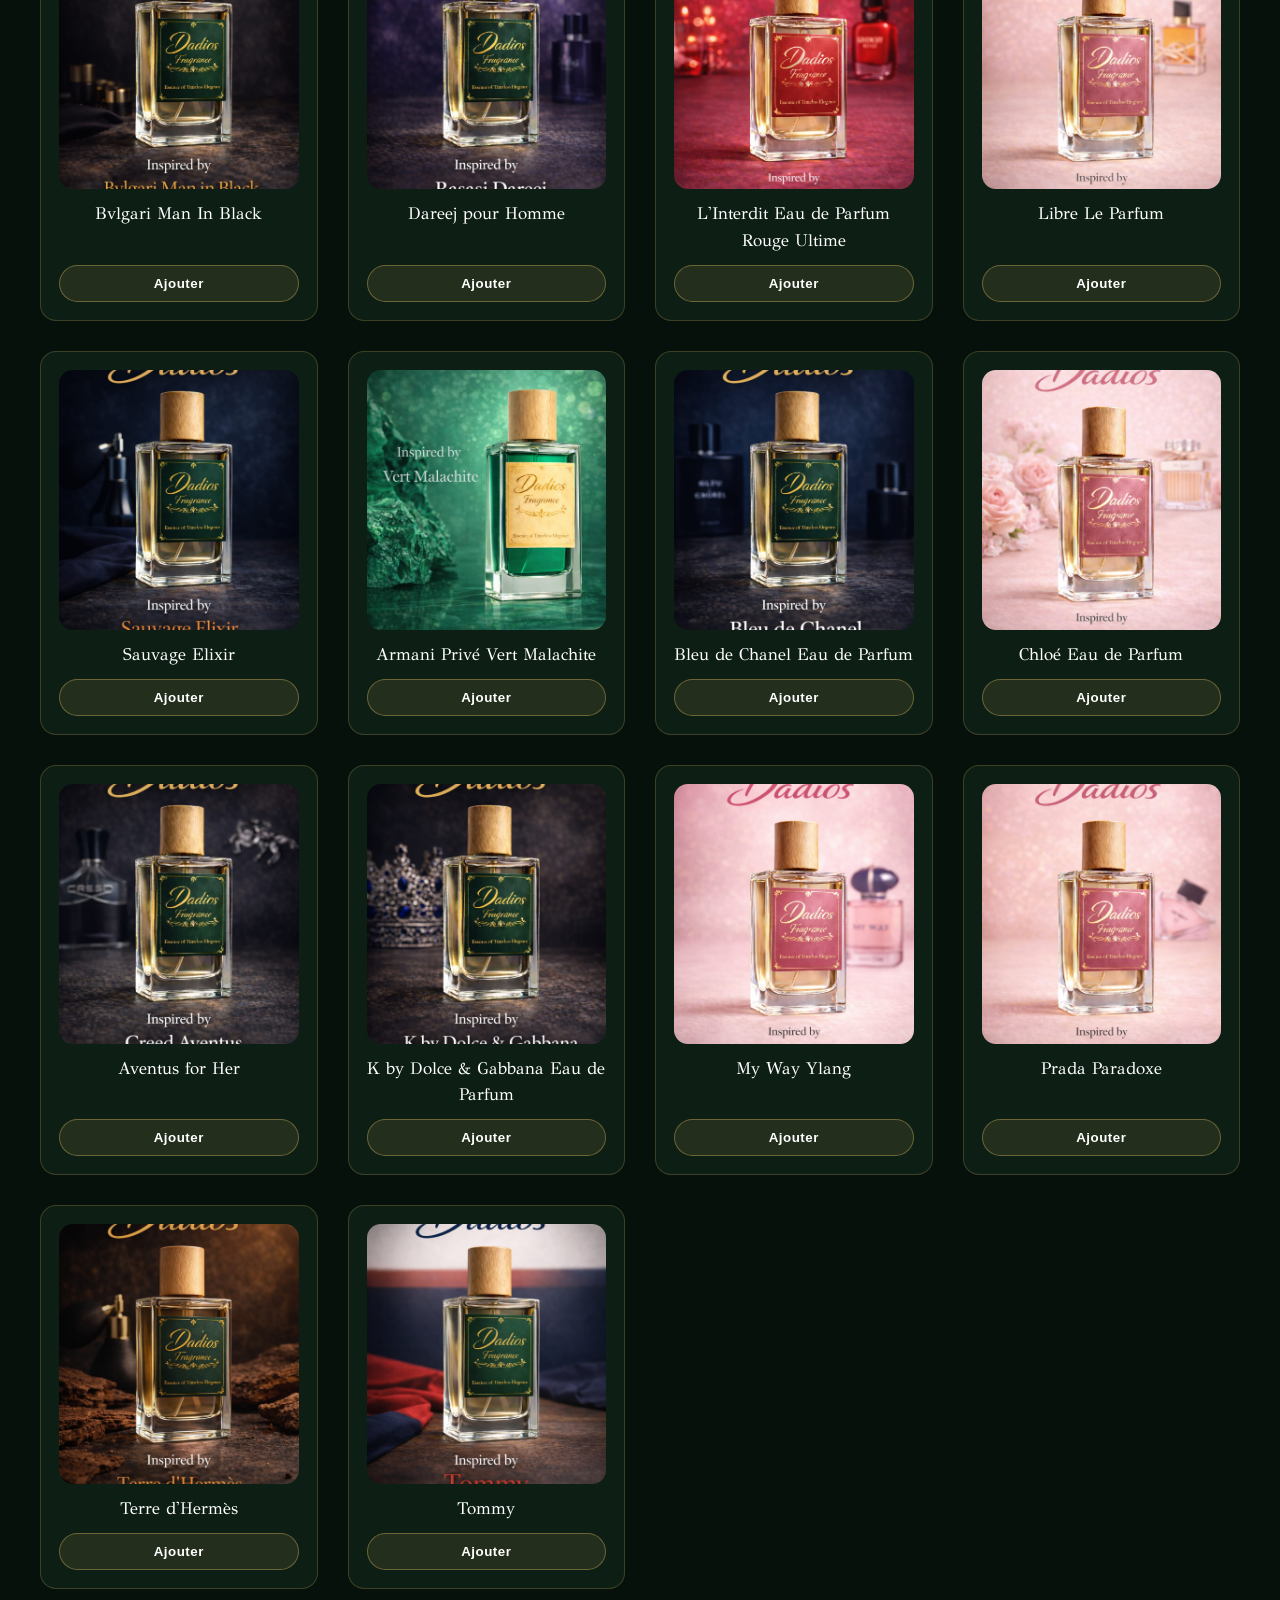
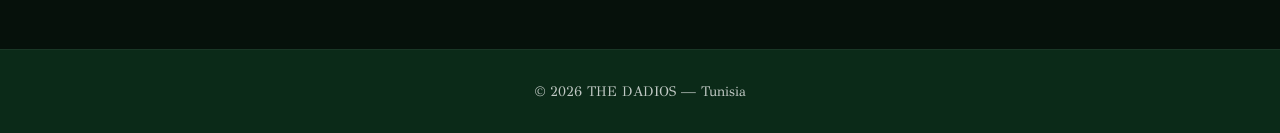
==== commit 15d7df2c: "Enhance button labels and input fields in HTML" ====
--- a/index.html
+++ b/index.html
@@ -35,8 +35,8 @@
     <!-- MENU + CART + LOYALTY -->
     <div class="nav-actions">
       <div class="menuWrap">
-        <button id="menuBtn" class="menuBtn" type="button" aria-haspopup="true" aria-expanded="false">
-          ☰ Menu
+<button id="menuBtn" class="menuBtn" type="button" aria-haspopup="true" aria-expanded="false">
+          ☰ <span class="nav-label">Menu</span>
         </button>
 
         <div id="menuDrop" class="menuDrop hidden" role="menu" aria-label="Menu filtres">
@@ -95,7 +95,7 @@
 
       <!-- Loyalty Card Icon Button -->
 <button id="loyaltyBtn" class="loyaltyBtn" type="button" aria-label="Carte Fidélité">
-        💳 Fidélité
+        💳 <span class="nav-label">Fidélité</span>
       </button>
 
       <!-- Theme Switch Button -->
@@ -229,7 +229,6 @@
         </div>
         <div class="loy-buttons">
           <button id="loyBtnCreate" class="loy-btn loy-btn-primary"><span>✨</span> Créer ma carte</button>
-          <button id="loyBtnViewExisting" class="loy-btn loy-btn-secondary"><span>👁️</span> Voir ma carte</button>
           <button id="loyBtnImport" class="loy-btn loy-btn-secondary"><span>📥</span> Importer une carte</button>
           <button id="loyBtnSkip" class="loy-btn loy-btn-ghost">Commander sans fidélité</button>
         </div>
@@ -250,8 +249,8 @@
       <div id="loyImport" class="loy-section hidden">
         <h3>Importer ma carte</h3>
         <div class="loy-form">
-          <div class="loy-field"><label for="loyCodeInput">Code carte</label><input type="text" id="loyCodeInput" placeholder="XXXX" maxlength="4" style="text-transform:uppercase;"></div>
-          <div class="loy-field"><label for="loyPhoneImport">Téléphone (optionnel)</label><input type="tel" id="loyPhoneImport" placeholder="+216..."></div>
+<label for="loyCodeInput">Code carte ou téléphone</label><input type="text" id="loyCodeInput" placeholder="XXXX ou +216..." maxlength="20"></div>
+
           <div class="loy-actions">
             <button id="loyBtnSubmitImport" class="loy-btn loy-btn-primary">Importer & Commander</button>
             <button id="loyBtnBackImport" class="loy-btn loy-btn-ghost">Retour</button>
@@ -262,7 +261,9 @@
       <div id="loySuccess" class="loy-section hidden">
         <div class="loy-card-display">
           <div class="loy-card-code" id="loyCardCode">----</div>
-          <div class="loy-card-name" id="loyCardName">----</div>
+<div class="loy-card-name" id="loyCardName">----</div>
+<div class="loy-card-phone" id="loyCardPhone">Non renseigné</div>
+          <div class="loy-card-date" id="loyCardDate">Non disponible</div>
           <div class="loy-card-stamps"><div class="loy-stamps" id="loyStampsDisplay"><span class="loy-stamp">•</span><span class="loy-stamp">•</span><span class="loy-stamp">•</span><span class="loy-stamp">•</span><span class="loy-stamp">•</span><span class="loy-stamp">•</span><span class="loy-stamp">•</span><span class="loy-stamp">•</span></div><div class="loy-stamps-text"><span id="loyStampsCount">0</span> / 8</div></div>
           <div class="loy-rewards">🎁 <span id="loyRewardsCount">0</span> parfums offerts</div>
         </div>
--- a/styles.css
+++ b/styles.css
@@ -1,12 +1,88 @@
 /* =========================
-   THEME (DARK GREEN LUXURY)
+   THEME (DARK GREEN LUXURY) - DEFAULT
 ========================= */
-:root{
-  --bg-dark:#06110b;
-  --green-deep:#0b2a18;
-  --green-light:#0d1f15;
-  --gold:#C7A657;
-  --text:#ffffff;
+:root {
+  --bg-primary: #06110b;
+  --bg-primary-rgb: 6, 17, 11;
+  --bg-secondary: #0b2a18;
+  --bg-secondary-rgb: 11, 42, 24;
+  --bg-tertiary: #0d1f15;
+  --bg-tertiary-rgb: 13, 31, 21;
+  --accent-gold: #C7A657;
+  --accent-gold-rgb: 199, 166, 87;
+  --text-primary: #ffffff;
+  --text-primary-rgb: 255, 255, 255;
+  --text-muted: rgba(255,255,255,0.75);
+  --border-light: rgba(255,255,255,0.06);
+}
+
+/* =========================
+   BEIGE THEME (WARM ELEGANCE)
+========================= */
+html.beige {
+  --bg-primary: #f8f6f2;
+  --bg-primary-rgb: 248, 246, 242;
+  --bg-secondary: #ede9e0;
+  --bg-secondary-rgb: 237, 233, 224;
+  --bg-tertiary: #e2ded5;
+  --bg-tertiary-rgb: 226, 222, 213;
+  --accent-gold: #a68a64;
+  --accent-gold-rgb: 166, 138, 100;
+  --text-primary: #3a2f20;
+  --text-primary-rgb: 58, 47, 32;
+  --text-muted: rgba(58,47,32,0.75);
+  --border-light: rgba(166,138,100,0.15);
+}
+
+/* Theme switch button */
+.theme-switch {
+  position: relative;
+  width: 60px;
+  height: 32px;
+  border: none;
+  background: rgba(199,166,87,0.20);
+  border-radius: 16px;
+  cursor: pointer;
+  transition: all .3s ease;
+  box-shadow: 0 2px 8px rgba(199,166,87,0.25);
+}
+
+.theme-switch::before {
+  content: '';
+  position: absolute;
+  top: 2px;
+  left: 2px;
+  width: 28px;
+  height: 28px;
+  background: var(--accent-gold);
+  border-radius: 50%;
+  transition: .3s ease;
+  box-shadow: 0 2px 4px rgba(0,0,0,0.2);
+}
+
+.theme-switch.beige-mode::before {
+  left: 30px;
+  background: #a68a64;
+}
+
+.theme-switch:hover::before {
+  transform: scale(1.05);
+}
+
+.theme-switch:hover {
+  background: rgba(199,166,87,0.20);
+  box-shadow: 0 4px 20px rgba(199,166,87,0.35);
+  transform: translateY(-1px);
+}
+
+.theme-switch.beige-mode {
+  background: rgba(166,138,100,0.15);
+  color: var(--accent-gold);
+  border-color: rgba(166,138,100,0.35);
+}
+
+.theme-switch.beige-mode:hover {
+  background: rgba(166,138,100,0.25);
 }
 
 /* =========================
@@ -14,12 +90,12 @@
 ========================= */
 *{ margin:0; padding:0; box-sizing:border-box; }
 
-body{
- font-family: 'GFS Didot', serif;
-  background:var(--bg-dark);
-  color:var(--text);
-  line-height:1.6;
-  overflow-x:hidden;
+body {
+  font-family: 'GFS Didot', serif;
+  background: var(--bg-primary);
+  color: var(--text-primary);
+  line-height: 1.6;
+  overflow-x: hidden;
 }
 h1,h2,h3,.logo{
   letter-spacing:1px;
@@ -31,57 +107,84 @@
 /* =========================
    NAVBAR
 ========================= */
-.navbar{
-  position:fixed; top:0; left:0; width:100%;
-  padding:18px 40px;
-  display:flex; justify-content:space-between; align-items:center;
-  background:rgba(11,42,24,.85);
-  backdrop-filter:blur(10px);
-  z-index:1000;
-  border-bottom:1px solid rgba(255,255,255,.06);
-}
-.logo{ 
-   
-  font-family:'Playfair Display', serif;
-font-size:1.6rem; letter-spacing:2px; color:var(--gold); }
-
-.btn-nav{
-  padding:10px 22px;
-  border:1px solid var(--gold);
-  color:var(--gold);
-  text-decoration:none;
-  border-radius:30px;
-  transition:.3s ease;
-}
-.btn-nav:hover{ background:var(--gold); color:#000; }
+.navbar {
+  position: fixed;
+  top: 0;
+  left: 0;
+  width: 100%;
+  padding: 18px 40px;
+  display: flex;
+  justify-content: space-between;
+  align-items: center;
+  background: rgba(var(--bg-secondary), 0.85);
+  backdrop-filter: blur(10px);
+  z-index: 1000;
+  border-bottom: 1px solid var(--border-light);
+}
+.logo { 
+  font-family: 'Playfair Display', serif;
+  font-size: 1.6rem;
+  letter-spacing: 2px;
+  color: var(--accent-gold);
+}
+
+.btn-nav,
+.quiz-btn-hero {
+  padding: 10px 22px;
+  border: 1px solid var(--accent-gold);
+  color: var(--accent-gold);
+  text-decoration: none;
+  border-radius: 30px;
+  transition: .3s ease;
+}
+.btn-nav:hover,
+.quiz-btn-hero:hover {
+  background: var(--accent-gold);
+  color: var(--text-primary);
+}
 
 /* =========================
    HERO
 ========================= */
-.hero{
-  height:100vh;
+.hero {
+  height: 100vh;
   background:
-    linear-gradient(rgba(0,0,0,.6), rgba(0,0,0,.78)),
-    url("images/dadios-bg.png");
-  background-size:cover;
-  background-position:center;
-  display:flex; align-items:center; justify-content:center;
-  text-align:center;
-  padding:0 20px;
+    linear-gradient(rgba(0,0,0,0.4), rgba(0,0,0,0.65)),
+    var(--hero-bg, url("images/dadios-bg.png"));
+  background-size: cover;
+  background-position: center;
+  display: flex;
+  align-items: center;
+  justify-content: center;
+  text-align: center;
+  padding: 0 20px;
+}
+
+html.beige .hero {
+  --hero-bg: linear-gradient(rgba(58,47,32,0.3), rgba(232,200,115,0.2)), url("images/2bg.png");
 }
 .hero-overlay{ max-width:700px; padding-top:80px; }
-.hero h1{ font-size:3.2rem; margin-bottom:20px; color:var(--gold); }
-.hero p{ font-size:1.1rem; margin-bottom:30px; opacity:.95; }
+.hero h1 { 
+  font-size: 3.2rem; 
+  margin-bottom: 20px; 
+  color: var(--accent-gold); 
+}
+.hero p { 
+  font-size: 1.1rem; 
+  margin-bottom: 30px; 
+  opacity: .95;
+  color: var(--accent-gold);
+}
 
 /* =========================
    FILTERS
 ========================= */
-.filters{
-  padding:50px 20px 30px;
-  text-align:center;
-  background:var(--green-deep);
-  border-top:1px solid rgba(255,255,255,.06);
-  border-bottom:1px solid rgba(255,255,255,.06);
+.filters {
+  padding: 50px 20px 30px;
+  text-align: center;
+  background: var(--bg-secondary);
+  border-top: 1px solid var(--border-light);
+  border-bottom: 1px solid var(--border-light);
 }
 #searchInput{
   padding:10px 15px;
@@ -92,18 +195,22 @@
   outline:none;
 
 }
-.fbtn{
-  padding:8px 16px; margin:5px;
-  border-radius:20px;
-  border:1px solid var(--gold);
-  background:transparent;
-  color:var(--gold);
-  cursor:pointer;
-  transition:.3s ease;
- ;
-  font-weight:700;
-}
-.fbtn.active,.fbtn:hover{ background:var(--gold); color:#000; }
+.fbtn {
+  padding: 8px 16px;
+  margin: 5px;
+  border-radius: 20px;
+  border: 1px solid var(--accent-gold);
+  background: transparent;
+  color: var(--accent-gold);
+  cursor: pointer;
+  transition: .3s ease;
+  font-weight: 700;
+}
+.fbtn.active,
+.fbtn:hover {
+  background: var(--accent-gold);
+  color: var(--text-primary);
+}
 
 /* =========================
    PRODUCTS GRID + CARDS
@@ -114,15 +221,17 @@
   grid-template-columns:repeat(auto-fit,minmax(260px,1fr));
   gap:30px;
 }
-.card{
-  position:relative;
-  background:var(--green-light);
-  padding:18px;
-  border-radius:16px;
-  text-align:center;
-  border:1px solid rgba(199,166,87,.25);
-  transition:.3s ease;
-  display:flex; flex-direction:column; align-items:center;
+.card {
+  position: relative;
+  background: var(--bg-tertiary);
+  padding: 18px;
+  border-radius: 16px;
+  text-align: center;
+  border: 1px solid rgba(199,166,87,0.25);
+  transition: .3s ease;
+  display: flex;
+  flex-direction: column;
+  align-items: center;
 }
 .card:hover{ transform:translateY(-6px); box-shadow:0 18px 44px rgba(0,0,0,.45); }
 
@@ -219,7 +328,7 @@
   max-height:92vh;
   overflow-y:auto;
   -webkit-overflow-scrolling:touch;
-  background:rgba(11,42,24,.95);
+  background:rgba(var(--bg-secondary-rgb), 0.95);
   border-radius:22px;
   padding:35px;
   border:1px solid rgba(199,166,87,.35);
@@ -246,7 +355,7 @@
   display:flex; justify-content:space-between; align-items:center;
   margin-bottom:35px;
   padding-bottom:20px;
-  border-bottom:1px solid rgba(255,255,255,.08);
+  border-bottom:1px solid rgba(var(--text-primary-rgb), 0.08);
 }
 #pmTitle{ font-size:2rem; color:var(--gold); letter-spacing:.5px; }
 .pm-muted{ font-size:.95rem; opacity:.8;; }
@@ -409,8 +518,8 @@
   display:flex;
   flex-direction:column;
 
-  background:rgba(11,42,24,.92);
-  border-left:1px solid rgba(199,166,87,.28);
+  background:rgba(var(--bg-secondary-rgb), 0.92);
+  border-left:1px solid rgba(var(--accent-gold-rgb), 0.28);
   box-shadow:-20px 0 60px rgba(0,0,0,.65);
   border-top-left-radius:22px;
   border-bottom-left-radius:22px;
@@ -431,7 +540,7 @@
 /* header */
 .drawerHead{
   padding:18px 18px;
-  border-bottom:1px solid rgba(255,255,255,.08);
+  border-bottom:1px solid rgba(var(--text-primary-rgb), 0.08);
   display:flex;
   justify-content:space-between;
   align-items:center;
@@ -465,7 +574,7 @@
   gap:12px;
   align-items:center;
   padding:12px 0;
-  border-bottom:1px solid rgba(255,255,255,.08);
+  border-bottom:1px solid rgba(var(--text-primary-rgb), 0.08);
 }
 .cartRow img{
   width:52px;
@@ -496,8 +605,8 @@
 /* footer */
 .drawerFoot{
   padding:16px 18px;
-  border-top:1px solid rgba(255,255,255,.10);
-  background:linear-gradient(180deg, rgba(0,0,0,0) 0%, rgba(0,0,0,.25) 100%);
+  border-top:1px solid rgba(var(--text-primary-rgb), 0.10);
+  background:linear-gradient(180deg, rgba(var(--bg-primary-rgb), 0) 0%, rgba(var(--bg-primary-rgb), 0.25) 100%);
 }
 .totalRow{
   display:flex;
@@ -538,14 +647,13 @@
 /* =========================
    FOOTER
 ========================= */
-footer{
-  text-align:center;
-  padding:30px;
-  background:var(--green-deep);
-  font-size:0.9rem;
-  color:rgba(255,255,255,.75);
- ;
-  border-top:1px solid rgba(255,255,255,.06);
+footer {
+  text-align: center;
+  padding: 30px;
+  background: var(--bg-secondary);
+  font-size: 0.9rem;
+  color: var(--text-muted);
+  border-top: 1px solid var(--border-light);
 }
 .navbar{
   display:flex;
@@ -598,18 +706,18 @@
   /* Glass morphism effect */
   background:linear-gradient(
     135deg,
-    rgba(11,42,24,.88) 0%,
-    rgba(6,17,11,.92) 100%
+    rgba(var(--bg-secondary-rgb), 0.88) 0%,
+    rgba(var(--bg-primary-rgb), 0.92) 100%
   );
-  border:1px solid rgba(199,166,87,.25);
+  border:1px solid rgba(var(--accent-gold-rgb), 0.25);
   border-radius:18px;
   padding:0;
   backdrop-filter:blur(20px);
   -webkit-backdrop-filter:blur(20px);
   box-shadow:
     0 25px 60px rgba(0,0,0,.65),
-    0 0 1px rgba(199,166,87,.15),
-    inset 0 1px 0 rgba(255,255,255,.05);
+    0 0 1px rgba(var(--accent-gold-rgb), 0.15),
+    inset 0 1px 0 rgba(var(--text-primary-rgb), 0.05);
   z-index:9999;
   
   /* Animation states */
@@ -1010,7 +1118,7 @@
 .loy-modal { position: fixed; inset: 0; z-index: 10000; display: flex; align-items: center; justify-content: center; padding: 20px; }
 .loy-modal.hidden { display: none; }
 .loy-overlay { position: absolute; inset: 0; background: rgba(0,0,0,0.75); backdrop-filter: blur(8px); }
-.loy-card { position: relative; width: 100%; max-width: 380px; background: linear-gradient(145deg,#0b2a18,#06110b); border: 1px solid rgba(199,166,87,0.35); border-radius: 20px; padding: 30px; box-shadow: 0 25px 60px rgba(0,0,0,0.7); animation: loyFadeIn 0.3s ease; }
+.loy-card { position: relative; width: 100%; max-width: 380px; background: linear-gradient(145deg, var(--bg-secondary), var(--bg-primary)); border: 1px solid rgba(var(--accent-gold-rgb), 0.35); border-radius: 20px; padding: 30px; box-shadow: 0 25px 60px rgba(0,0,0,0.7); animation: loyFadeIn 0.3s ease; }
 @keyframes loyFadeIn { from { opacity: 0; transform: translateY(20px) scale(0.95); } to { opacity: 1; transform: translateY(0) scale(1); } }
 .loy-close { position: absolute; top: 15px; right: 15px; width: 32px; height: 32px; border: 1px solid rgba(255,255,255,0.2); background: rgba(255,255,255,0.05); color: #fff; border-radius: 50%; font-size: 20px; cursor: pointer; transition: 0.25s; line-height: 1; }
 .loy-close:hover { background: var(--gold); color: #000; border-color: var(--gold); }
@@ -1057,7 +1165,7 @@
   position: fixed;
   inset: 0;
   z-index: 11000;
-  background: rgba(6, 17, 11, 0.98);
+  background: rgba(var(--bg-primary-rgb), 0.98);
   backdrop-filter: blur(10px);
   overflow-y: auto;
   padding: 20px;
@@ -1094,7 +1202,7 @@
 .owner-table {
   width: 100%;
   border-collapse: collapse;
-  background: rgba(11, 42, 24, 0.6);
+  background: rgba(var(--bg-secondary-rgb), 0.6);
   border-radius: 12px;
   overflow: hidden;
 }
@@ -1103,7 +1211,7 @@
 .owner-table td {
   padding: 14px 16px;
   text-align: left;
-  border-bottom: 1px solid rgba(255, 255, 255, 0.08);
+  border-bottom: 1px solid rgba(var(--text-primary-rgb), 0.08);
 }
 
 .owner-table th {
@@ -1210,9 +1318,9 @@
   margin: 5vh auto;
   max-height: 90vh;
   overflow-y: auto;
-  background: linear-gradient(180deg, #0d1f1a, #132c24);
-  color: #f8f4ea;
-  border: 1px solid rgba(212, 175, 55, 0.22);
+  background: linear-gradient(180deg, var(--bg-tertiary), var(--bg-secondary));
+  color: var(--text-primary);
+  border: 1px solid rgba(var(--accent-gold-rgb), 0.22);
   border-radius: 24px;
   box-shadow: 0 20px 60px rgba(0,0,0,0.35);
   padding: 28px;
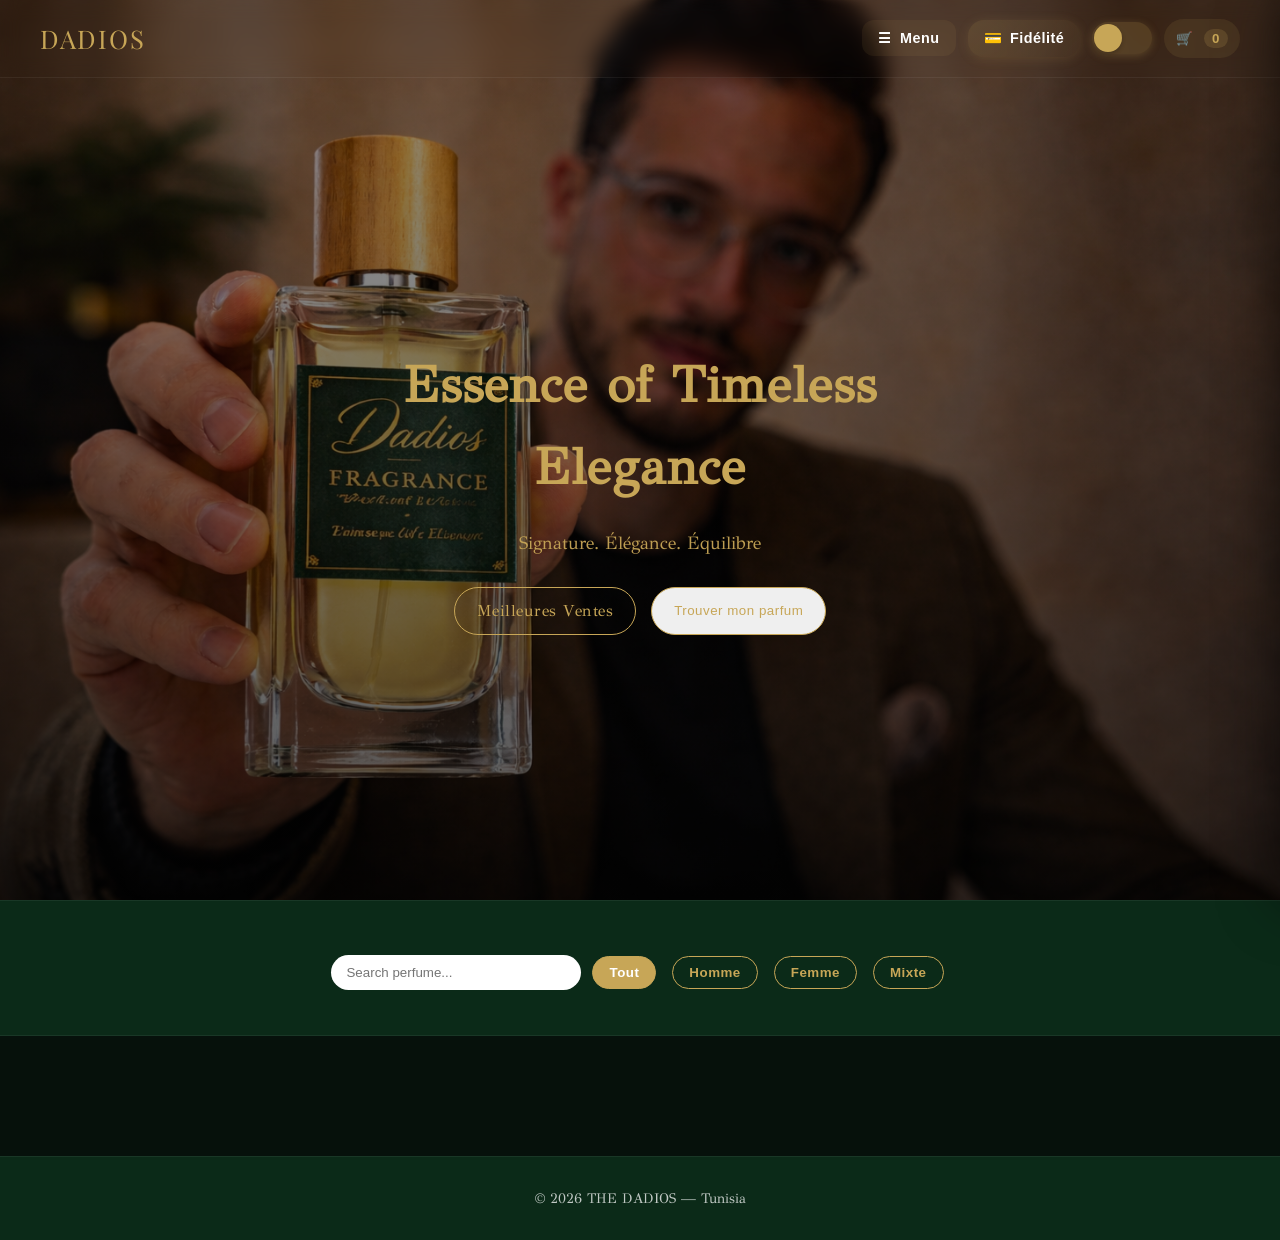
==== commit 7e777599: "Refactor loyalty card options and forms" ====
--- a/index.html
+++ b/index.html
@@ -221,6 +221,7 @@
     <div class="loy-card">
       <button class="loy-close" aria-label="Fermer">&times;</button>
       
+      <!-- OPTIONS -->
       <div id="loyOptions" class="loy-section">
         <div class="loy-header">
           <span class="loy-icon">💎</span>
@@ -228,14 +229,38 @@
           <p>1 parfum = 1 tampon<br>8 tampons = 1 parfum offert !</p>
         </div>
         <div class="loy-buttons">
-          <button id="loyBtnCreate" class="loy-btn loy-btn-primary"><span>✨</span> Créer ma carte</button>
-          <button id="loyBtnImport" class="loy-btn loy-btn-secondary"><span>📥</span> Importer une carte</button>
+          <button id="loyBtnConnect" class="loy-btn loy-btn-primary"><span>💳</span> J'ai déjà une carte</button>
+          <button id="loyBtnCreate" class="loy-btn loy-btn-secondary"><span>✨</span> Créer ma carte</button>
           <button id="loyBtnSkip" class="loy-btn loy-btn-ghost">Commander sans fidélité</button>
         </div>
       </div>
-      
+
+      <!-- CONNECT (existing card — code or phone) -->
+      <div id="loyConnect" class="loy-section hidden">
+        <div class="loy-header">
+          <span class="loy-icon">💳</span>
+          <h3>Connectez-vous</h3>
+          <p>Entrez votre code carte ou numéro de téléphone.</p>
+        </div>
+        <div class="loy-form">
+          <div class="loy-field">
+            <label for="loyConnectInput">Code carte ou téléphone</label>
+            <input type="text" id="loyConnectInput" placeholder="XXXX ou +216..." maxlength="20" autocomplete="off">
+          </div>
+          <div class="loy-actions">
+            <button id="loyBtnSubmitConnect" class="loy-btn loy-btn-primary">Confirmer</button>
+            <button id="loyBtnBackConnect" class="loy-btn loy-btn-ghost">Retour</button>
+          </div>
+        </div>
+      </div>
+
+      <!-- CREATE (new card) -->
       <div id="loyCreate" class="loy-section hidden">
-        <h3>Créer ma carte</h3>
+        <div class="loy-header">
+          <span class="loy-icon">✨</span>
+          <h3>Créer ma carte</h3>
+          <p>Renseignez vos infos pour créer votre carte fidélité.</p>
+        </div>
         <div class="loy-form">
           <div class="loy-field"><label for="loyName">Nom complet</label><input type="text" id="loyName" placeholder="Votre nom"></div>
           <div class="loy-field"><label for="loyPhone">Téléphone</label><input type="tel" id="loyPhone" placeholder="+216..."></div>
@@ -245,35 +270,31 @@
           </div>
         </div>
       </div>
-      
-      <div id="loyImport" class="loy-section hidden">
-        <h3>Importer ma carte</h3>
-        <div class="loy-form">
-<label for="loyCodeInput">Code carte ou téléphone</label><input type="text" id="loyCodeInput" placeholder="XXXX ou +216..." maxlength="20"></div>
-
-          <div class="loy-actions">
-            <button id="loyBtnSubmitImport" class="loy-btn loy-btn-primary">Importer & Commander</button>
-            <button id="loyBtnBackImport" class="loy-btn loy-btn-ghost">Retour</button>
-          </div>
-        </div>
-      </div>
-      
+
+      <!-- SUCCESS (card display) -->
       <div id="loySuccess" class="loy-section hidden">
         <div class="loy-card-display">
           <div class="loy-card-code" id="loyCardCode">----</div>
-<div class="loy-card-name" id="loyCardName">----</div>
-<div class="loy-card-phone" id="loyCardPhone">Non renseigné</div>
+          <div class="loy-card-name" id="loyCardName">----</div>
+          <div class="loy-card-phone" id="loyCardPhone">Non renseigné</div>
           <div class="loy-card-date" id="loyCardDate">Non disponible</div>
-          <div class="loy-card-stamps"><div class="loy-stamps" id="loyStampsDisplay"><span class="loy-stamp">•</span><span class="loy-stamp">•</span><span class="loy-stamp">•</span><span class="loy-stamp">•</span><span class="loy-stamp">•</span><span class="loy-stamp">•</span><span class="loy-stamp">•</span><span class="loy-stamp">•</span></div><div class="loy-stamps-text"><span id="loyStampsCount">0</span> / 8</div></div>
+          <div class="loy-card-stamps">
+            <div class="loy-stamps" id="loyStampsDisplay">
+              <span class="loy-stamp">•</span><span class="loy-stamp">•</span><span class="loy-stamp">•</span><span class="loy-stamp">•</span>
+              <span class="loy-stamp">•</span><span class="loy-stamp">•</span><span class="loy-stamp">•</span><span class="loy-stamp">•</span>
+            </div>
+            <div class="loy-stamps-text"><span id="loyStampsCount">0</span> / 8</div>
+          </div>
           <div class="loy-rewards">🎁 <span id="loyRewardsCount">0</span> parfums offerts</div>
         </div>
         <p class="loy-message" id="loyMessage"></p>
         <div class="loy-actions">
-          <button id="loyBtnViewCard" class="loy-btn loy-btn-secondary">👁️ Voir ma carte</button>
           <button id="loyBtnContinue" class="loy-btn loy-btn-primary">Continuer vers WhatsApp</button>
-        </div>
-      </div>
-      
+          <button id="loyBtnChangeCard" class="loy-btn loy-btn-ghost">Changer de carte</button>
+        </div>
+      </div>
+
+      <!-- LOADING -->
       <div id="loyLoading" class="loy-section hidden">
         <div class="loy-spinner"></div>
         <p>Chargement...</p>
--- a/styles.css
+++ b/styles.css
@@ -1138,14 +1138,34 @@
 .loy-btn-ghost:hover { background: rgba(255,255,255,0.08); color: #fff; }
 .loy-form { margin-top: 20px; }
 .loy-field { margin-bottom: 16px; }
-.loy-field label { display: block; color: rgba(255,255,255,0.8); font-size: 0.85rem; margin-bottom: 6px; font-weight: 600; }
-.loy-field input { width: 100%; padding: 12px 14px; border-radius: 10px; border: 1px solid rgba(199,166,87,0.3); background: rgba(0,0,0,0.3); color: #fff; font-size: 1rem; outline: none; transition: 0.25s; }
+.loy-field label { display: block; color: var(--gold); font-size: 0.9rem; margin-bottom: 10px; font-weight: 700; letter-spacing: 0.5px; text-transform: uppercase; }
+#loyCodeInput {
+  font-family: 'Playfair Display', serif !important;
+  background: linear-gradient(135deg, rgba(var(--bg-secondary-rgb), 0.8), rgba(var(--bg-primary-rgb), 0.9)) !important;
+  backdrop-filter: blur(12px) !important;
+  border: 1.5px solid rgba(var(--accent-gold-rgb), 0.5) !important;
+  box-shadow: 0 8px 32px rgba(0,0,0,0.4), inset 0 1px 0 rgba(255,255,255,0.12) !important;
+  font-size: 1.1rem !important;
+  font-weight: 600 !important;
+  letter-spacing: 1.2px !important;
+  text-align: center !important;
+  text-shadow: 0 1px 2px rgba(0,0,0,0.3) !important;
+}
+#loyCodeInput:focus {
+  border-color: var(--accent-gold) !important;
+  box-shadow: 0 16px 48px rgba(var(--accent-gold-rgb), 0.35), 0 0 0 4px rgba(var(--accent-gold-rgb), 0.2) !important;
+  transform: translateY(-3px) !important;
+}
+.loy-field input:focus { border-color: var(--gold); box-shadow: 0 0 0 4px rgba(199,166,87,0.2); background: rgba(0,0,0,0.5); transform: translateY(-1px); }
+.loy-field input::placeholder { color: rgba(255,255,255,0.5); font-style: italic; }
 .loy-field input:focus { border-color: var(--gold); box-shadow: 0 0 0 3px rgba(199,166,87,0.15); }
 .loy-field input::placeholder { color: rgba(255,255,255,0.4); }
 .loy-actions { display: flex; flex-direction: column; gap: 10px; margin-top: 20px; }
 .loy-card-display { background: linear-gradient(135deg,rgba(199,166,87,0.2),rgba(199,166,87,0.08)); border: 1px solid rgba(199,166,87,0.35); border-radius: 16px; padding: 25px; text-align: center; margin-bottom: 20px; }
 .loy-card-code { font-size: 2rem; font-weight: 800; color: var(--gold); letter-spacing: 4px; margin-bottom: 5px; }
-.loy-card-name { color: rgba(255,255,255,0.8); font-size: 1rem; margin-bottom: 20px; }
+.loy-card-name { color: rgba(255,255,255,0.8); font-size: 1rem; margin-bottom: 10px; }
+.loy-card-phone { color: rgba(255,255,255,0.75); font-size: 0.9rem; margin-bottom: 8px; opacity: 0.9; }
+.loy-card-date { color: rgba(255,255,255,0.65); font-size: 0.85rem; margin-bottom: 20px; opacity: 0.8; font-style: italic; }
 .loy-card-stamps { margin-bottom: 15px; }
 .loy-stamps { display: flex; justify-content: center; gap: 8px; margin-bottom: 8px; }
 .loy-stamp { width: 24px; height: 24px; border-radius: 50%; background: rgba(255,255,255,0.1); border: 2px solid rgba(199,166,87,0.3); transition: 0.3s; }
@@ -1528,6 +1548,35 @@
   transition:all .2s ease;
 }
 
+/* Mobile Navbar: Icons Only - Hide text labels */
+@media(max-width: 480px) {
+  .nav-label {
+    display: none;
+  }
+  
+  .menuBtn, .loyaltyBtn, .cartBtn {
+    padding: 10px 14px;
+    min-height: 44px;
+    border-radius: 22px;
+    gap: 0.5em;
+    font-size: 1.1em;
+    font-weight: 700;
+  }
+  
+  .cartBtn {
+    gap: 0.4em;
+  }
+  
+  #cartCount {
+    font-size: 0.75em;
+    padding: 2px 6px;
+    min-width: 22px;
+    border-radius: 12px;
+    background: rgba(199,166,87,0.3);
+    color: var(--accent-gold);
+  }
+}
+
 .quiz-lang-btn:hover{
   background:#c7a657;
   color:#0c0c0c;
